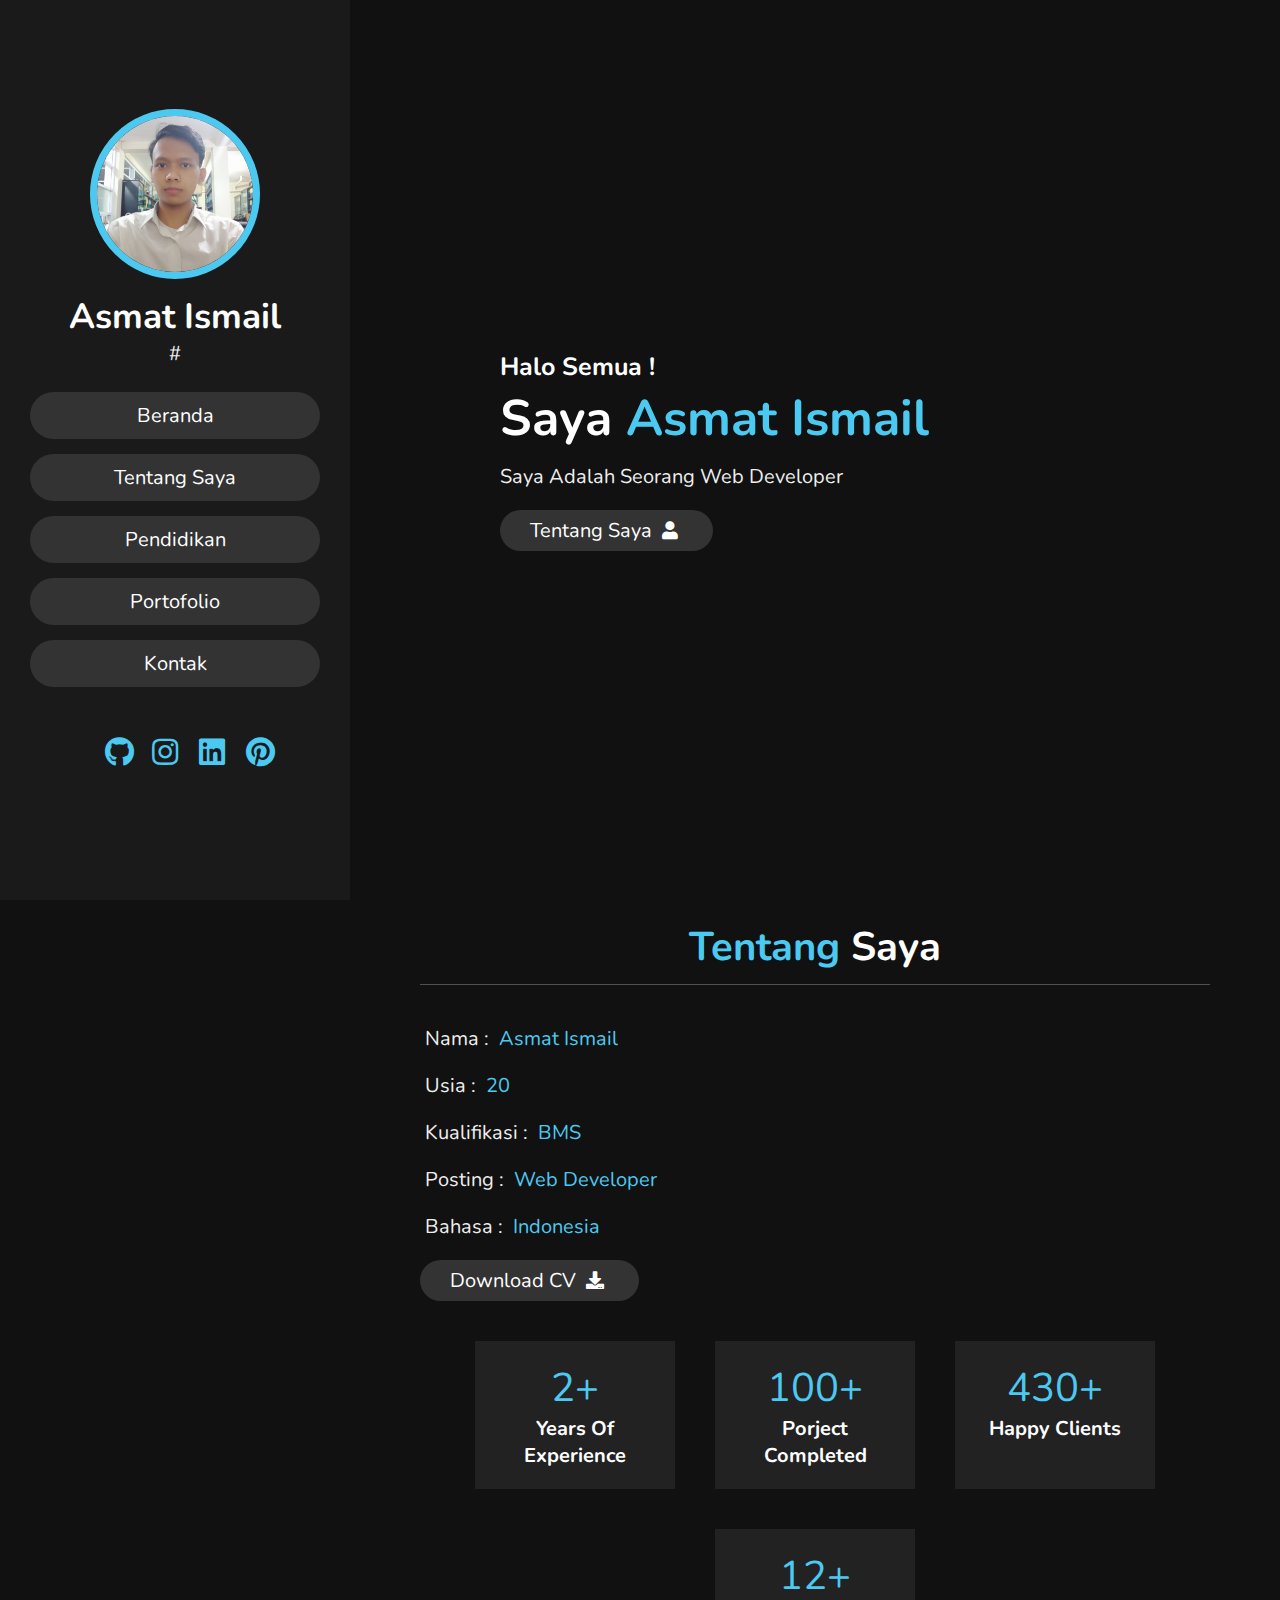
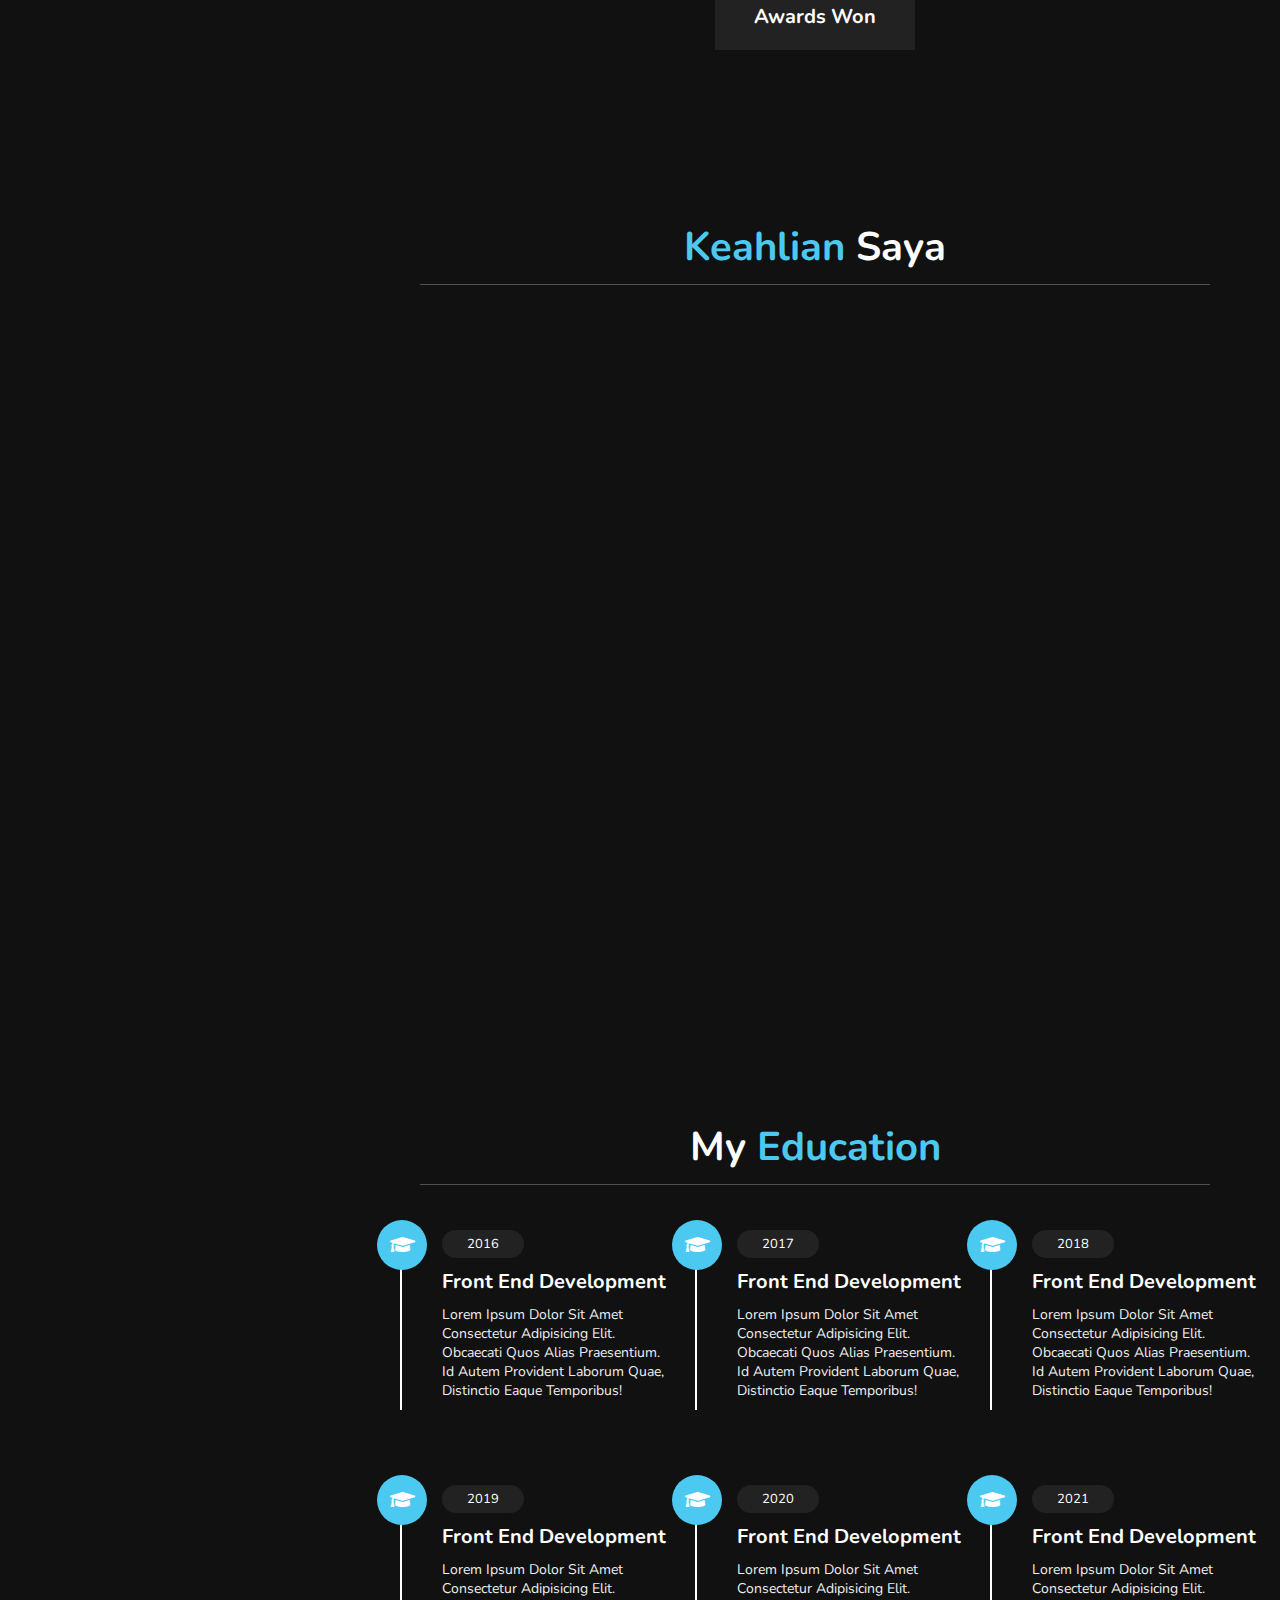
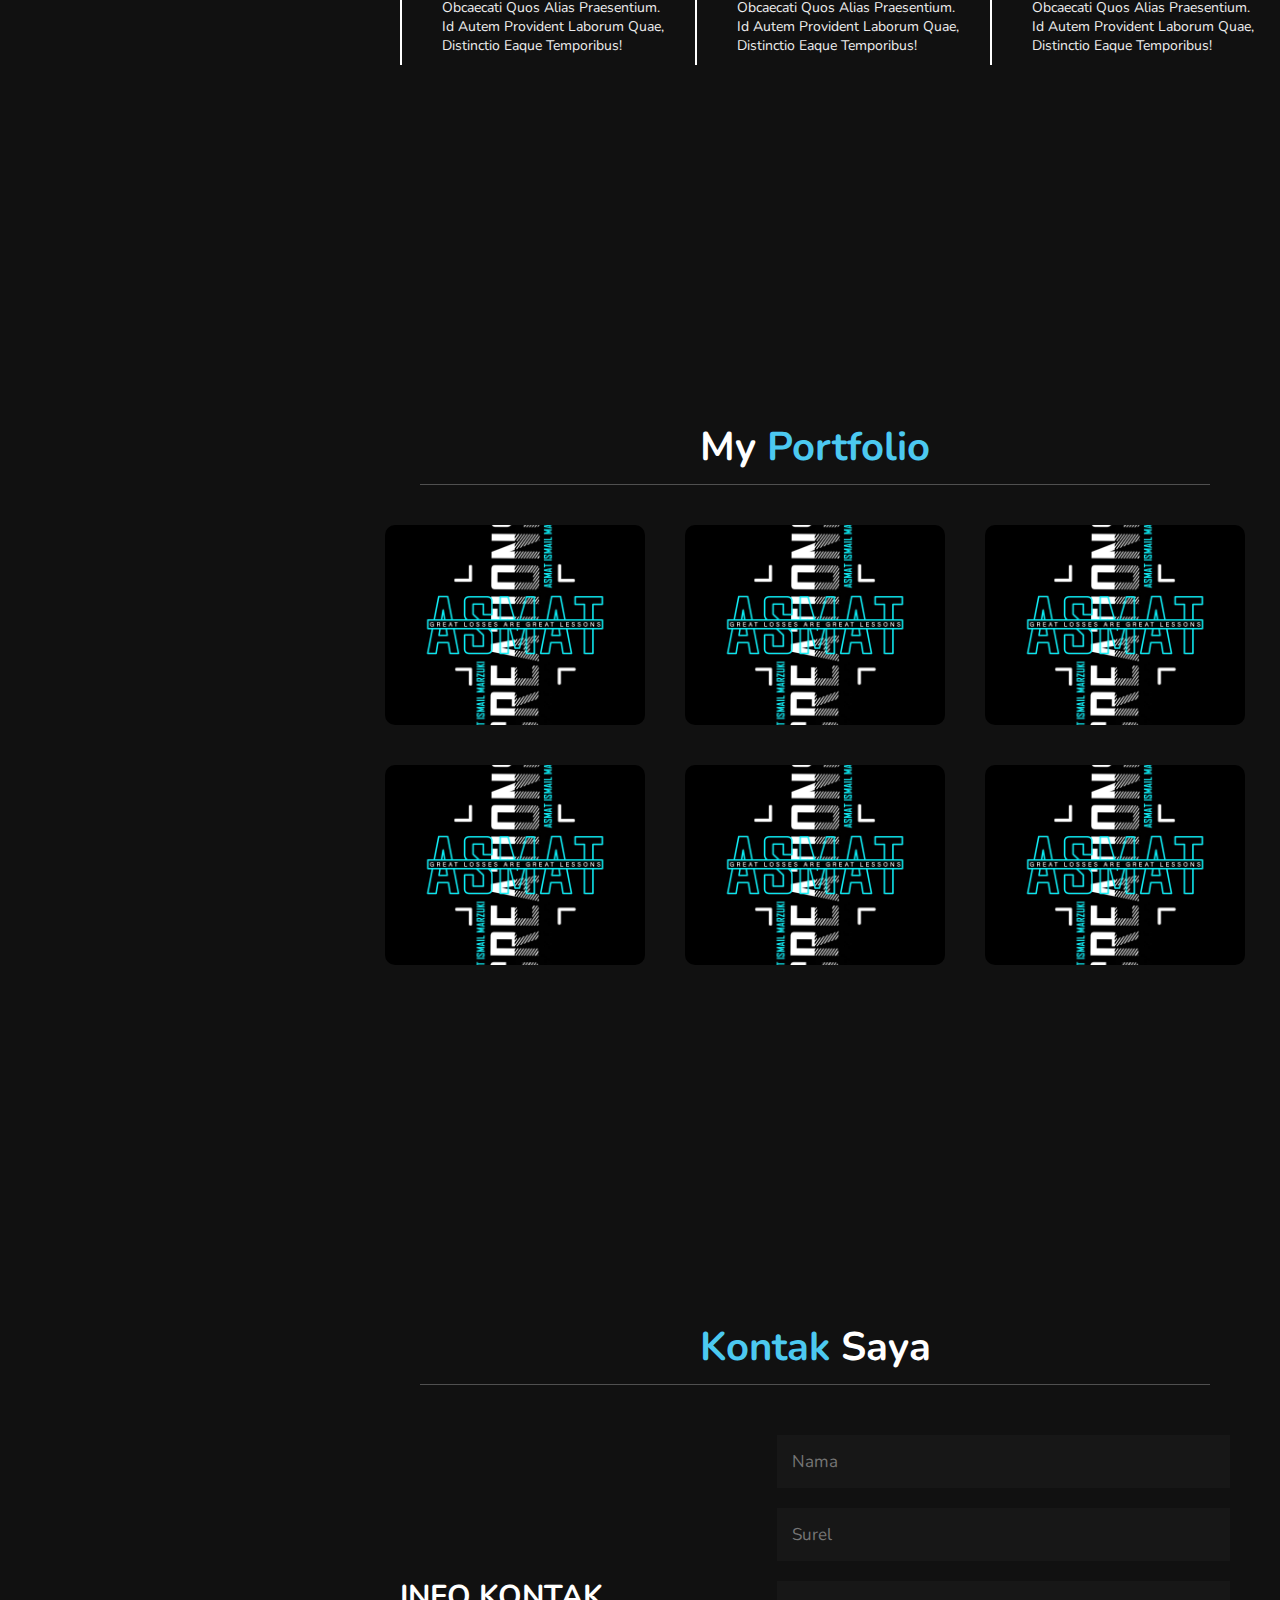
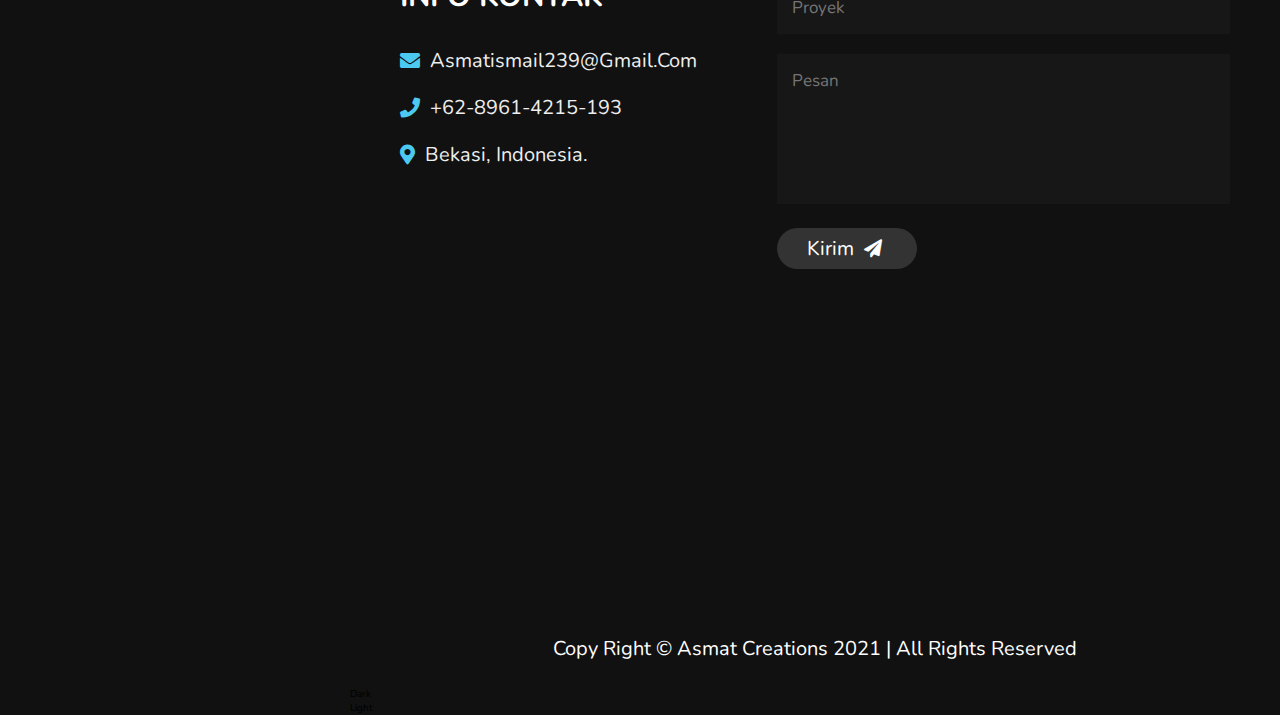
==== index.html @ 8f115270 "first commit" ====
<!DOCTYPE html>
<html lang="en">
<head>
    <meta charset="UTF-8">
    <meta name="viewport" content="width=device-width, initial-scale=1.0">
    <title>PORTFOLIO | Asmat Ismail</title>

    <link rel="icon" href="img/pp.jpeg">
    <!-- font awesome cdn link  -->
    <link rel="stylesheet" href="https://cdnjs.cloudflare.com/ajax/libs/font-awesome/5.15.2/css/all.min.css">

    <!-- custom css file link  -->
    <link rel="stylesheet" href="style.css">
    <style>
        .fab {
          padding: 20px;
          font-size: 30px;
          width: 30px;
          text-align: center;
          text-decoration: none;
          margin: 5px 2px;
          border-radius: 50%;
        }
        
        .fab:hover {
            opacity: 0.7;
        }
        
        .fab {
          color: #4cc9f0;
        }
    </style>

    

</head>
<body>
    
<!-- header section starts  -->

<header>

    <div class="user">
        <img src="img/foto.jpg" alt="">
        <h3 class="name">Asmat Ismail</h3>
        <p class="post">#</p>
    </div>

    <nav class="navbar">
        <ul>
            <li><a href="#home">Beranda</a></li>
            <li><a href="#about">Tentang Saya</a></li>
            <li><a href="#education">Pendidikan</a></li>
            <li><a href="#portfolio">Portofolio</a></li>
            <li><a href="#contact">Kontak</a></li>
            
        </ul>
        <div class="share">
            <a href="https://github.com/asmatismaill" class="fab fa-github"></a>
            <a href="#" class="fab fa-instagram"></a>
            <a href="#" class="fab fa-linkedin"></a>
            <a href="https://id.pinterest.com/AsmatCreations/" class="fab fa-pinterest"></a>
        </div>
    </nav>

</header>

<!-- header section ends -->

<div id="menu" class="fas fa-bars"></div>

<!-- home section starts  -->

<section class="home" id="home">

    <h3>Halo Semua !</h3>
    <h1>Saya <span>Asmat Ismail</span></h1>
    <p>Saya Adalah Seorang Web Developer
    </p>
    <a href="#about"><button class="btn">Tentang Saya <i class="fas fa-user"></i></button></a>
    
</section>

<!-- home section ends -->

<!-- about section starts  -->

<section class="about" id="about">

<h1 class="heading"> <span>Tentang</span> Saya </h1>

<div class="row">

    <div class="info">
        <h3> <span> Nama : </span> Asmat Ismail </h3>
        <h3> <span> Usia : </span> 20 </h3>
        <h3> <span> Kualifikasi : </span> BMS </h3>
        <h3> <span> Posting : </span> Web Developer </h3>
        <h3> <span> Bahasa : </span> Indonesia </h3>
        <a href="img/curriculum-vitae.jpg" download><button class="btn"> download CV <i class="fas fa-download"></i> </button></a>
        
    </div>

    <div class="counter">

        <div class="box">
            <span>2+</span>
            <h3>years of experience</h3>
        </div>

        <div class="box">
            <span>100+</span>
            <h3>porject completed</h3>
        </div>

        <div class="box">
            <span>430+</span>
            <h3>happy clients</h3>
        </div>

        <div class="box">
            <span>12+</span>
            <h3>awards won</h3>
        </div>

    </div>

</div>

</section>

<!-- about section ends -->

<!-- Skill section start -->
<section>
    <h1 class="heading"> <span>Keahlian</span> Saya </h1>
    
    
</section>
<!-- Skill sectiom ends -->

<!-- education section starts  -->

<section class="education" id="education">

<h1 class="heading"> my <span>education</span> </h1>

<div class="box-container">

    <div class="box">
        <i class="fas fa-graduation-cap"></i>
        <span>2016</span>
        <h3>front end development</h3>
        <p>Lorem ipsum dolor sit amet consectetur adipisicing elit. Obcaecati quos alias praesentium. Id autem provident laborum quae, distinctio eaque temporibus!</p>
    </div>

    <div class="box">
        <i class="fas fa-graduation-cap"></i>
        <span>2017</span>
        <h3>front end development</h3>
        <p>Lorem ipsum dolor sit amet consectetur adipisicing elit. Obcaecati quos alias praesentium. Id autem provident laborum quae, distinctio eaque temporibus!</p>
    </div>

    <div class="box">
        <i class="fas fa-graduation-cap"></i>
        <span>2018</span>
        <h3>front end development</h3>
        <p>Lorem ipsum dolor sit amet consectetur adipisicing elit. Obcaecati quos alias praesentium. Id autem provident laborum quae, distinctio eaque temporibus!</p>
    </div>

    <div class="box">
        <i class="fas fa-graduation-cap"></i>
        <span>2019</span>
        <h3>front end development</h3>
        <p>Lorem ipsum dolor sit amet consectetur adipisicing elit. Obcaecati quos alias praesentium. Id autem provident laborum quae, distinctio eaque temporibus!</p>
    </div>

    <div class="box">
        <i class="fas fa-graduation-cap"></i>
        <span>2020</span>
        <h3>front end development</h3>
        <p>Lorem ipsum dolor sit amet consectetur adipisicing elit. Obcaecati quos alias praesentium. Id autem provident laborum quae, distinctio eaque temporibus!</p>
    </div>

    <div class="box">
        <i class="fas fa-graduation-cap"></i>
        <span>2021</span>
        <h3>front end development</h3>
        <p>Lorem ipsum dolor sit amet consectetur adipisicing elit. Obcaecati quos alias praesentium. Id autem provident laborum quae, distinctio eaque temporibus!</p>
    </div>

</div>

</section>

<!-- education section ends -->

<!-- portfolio section starts  -->

<section class="portfolio" id="portfolio">

<h1 class="heading"> my <span>portfolio</span> </h1>

<div class="box-container">

    <div class="box">
        <img src="img/project.jpeg" alt="">
    </div>

    <div class="box">
        <img src="img/project.jpeg" alt="">
    </div>

    <div class="box">
        <img src="img/project.jpeg" alt="">
    </div>

    <div class="box">
        <img src="img/project.jpeg" alt="">
    </div>

    <div class="box">
        <img src="img/project.jpeg" alt="">
    </div>

    <div class="box">
        <img src="img/project.jpeg" alt="">
    </div>

</div>

</section>

<!-- portfolio section ends -->

<!-- contact section starts  -->

<section class="contact" id="contact">

<h1 class="heading"> <span>Kontak</span> Saya </h1>

<div class="row">

    <div class="content">

        <h3 class="title">Info Kontak</h3>

        <div class="info">
            <h3> <i class="fas fa-envelope"></i> asmatismail239@gmail.com </h3>
            <h3> <i class="fas fa-phone"></i> +62-8961-4215-193 </h3>
            <h3> <i class="fas fa-map-marker-alt"></i> Bekasi, Indonesia. </h3>
        </div>

    </div>

    <form action="">

        <input type="text" placeholder="Nama" class="box">
        <input type="email" placeholder="Surel" class="box">
        <input type="text" placeholder="Proyek" class="box">
        <textarea name="" id="" cols="30" rows="10" class="box message" placeholder="Pesan"></textarea>
        <button type="submit" class="btn"> Kirim <i class="fas fa-paper-plane"></i> </button>

    </form>

</div>

</section>

<!-- contact section ends -->


<!-- scroll top button  -->

<a href="#home" class="top">
    <img src="images/scroll-top-img.png" alt="">
</a>

<div class="credits"> Copy Right <span>© Asmat Creations 2021</span> | All Rights Reserved </div>

<div id="theme">
    <div onclick="setDarkMode(true)" id="darkBtn" class="">  <span>Dark</span></div>
  <div onclick="setDarkMode(false)" id="lightBtn" class="is-hidden"> <span>Light</span> </div>
</div>












<!-- jquery cdn link  -->
<script src="https://cdnjs.cloudflare.com/ajax/libs/jquery/3.6.0/jquery.min.js"></script>

<!-- custom js file link  -->
<script src="script.js">
    function setDarkMode(isDark) {
        var darkBtn = document.getElementById('darkBtn')
        var lightBtn = document.getElementById('lightBtn')

        if(isDark) {
            lightBtn.style.display = "block"
            darkBtn.style.display = "none"
        } else {
            lightBtn.style.display = "none"
            darkBtn.style.display = "block"
        }

        document.body.classList.toggle("darkmode");
    }
</script>


</body>
</html>
---- style.css ----
@import url('https://fonts.googleapis.com/css2?family=Nunito:wght@200;300;400;600&display=swap');

:root{
    --yellow:#4cc9f0;
}

*{
    font-family: 'Nunito', sans-serif;
    margin:0; padding:0;
    box-sizing: border-box;
    text-decoration: none;
    outline: none; border:none;
    text-transform: capitalize;
    transition: all .2s linear;
}

*::selection{
    background:var(--yellow);
    color:#333;
}

html{
    font-size: 62.5%;
    overflow-x: hidden;
}

html::-webkit-scrollbar{
    width:1.4rem;
}

html::-webkit-scrollbar-track{
    background:#222;
}

html::-webkit-scrollbar-thumb{
    background:var(--yellow);
}

body{
    background:#111;
    overflow-x: hidden;
    padding-left: 35rem;
}

section{
    min-height: 100vh;
    padding:1rem;
}

.btn{
    padding:.7rem 3rem;
    background:#333;
    color:#fff;
    cursor: pointer;
    margin-top: 1rem;
    font-size: 2rem;
    border-radius: 5rem;
}

.btn i{
    padding:0 .5rem;
    font-size: 1.8rem;
}

.btn:hover{
    background:var(--yellow);
}

.heading{
    text-align: center;
    margin:0 6rem;
    font-size: 4rem;
    padding:1rem;
    border-bottom: .1rem solid #fff4;
    color:#fff;
}

.heading span{
    color:var(--yellow);
}

header{
    position: fixed;
    top:0; left:0;
    z-index: 1000;
    height:100%;
    width:35rem;
    background:#1a1a1a;
    display: flex;
    align-items: center;
    justify-content: center;
    flex-flow: column;
    text-align: center;
}

header .user img{
    height:17rem;
    width:17rem;
    border-radius: 50%;
    object-fit: cover;
    margin-bottom: 1rem;
    border:.7rem solid var(--yellow);
}

header .user .name{
    font-size: 3.5rem;
    color:#fff;
}

header .user .post{
    font-size: 2rem;
    color:#eee;
}

header .navbar{
    width:100%;
}

header .navbar ul{
    list-style: none;
    padding:1rem 3rem;
}


header .navbar ul li a{
    display: block;
    padding:1rem;
    margin:1.5rem 0;
    background:#333;
    color:#fff;
    font-size: 2rem;
    border-radius: 5rem;
}

header .navbar ul li a:hover{
    background:var(--yellow);
}

#menu{
    position: fixed;
    top:2rem; right:2rem;
    background:#333;
    color:#fff;
    cursor: pointer;
    font-size: 2.5rem;
    padding:1rem 1.5rem;
    z-index: 1000;
    display: none;
}

.home{
    display: flex;
    justify-content: center;
    flex-flow: column;
    padding:0 15rem;
}

.home h3{
    font-size: 2.5rem;
    color:#fff;
}

.home h1{
    font-size:5rem;
    color:#fff;
}

.home h1 span{
    color:var(--yellow);
}

.home p{
    font-size:2rem;
    color:#eee;
    padding: 1rem 0;
}

.about .row{
    display: flex;
    align-items: center;
    justify-content: center;
    flex-wrap: wrap;
    padding:1rem 0;
}

.about .row .info{
    flex:1 1 48rem;
    padding:2rem 1rem;
    padding-left: 6rem;
}

.about .row .info h3{
    font-size: 2rem;
    color:var(--yellow);
    padding:1rem 0;
    font-weight: normal;
}

.about .row .info h3 span{
    color:#eee;
    padding:0 .5rem;
}

.about .row .counter{
    flex:1 1 48rem;
    display: flex;
    justify-content: center;
    flex-wrap: wrap;
}

.about .row .counter .box{
    width:20rem;
    background:#222;
    text-align: center;
    padding: 2rem;
    margin:2rem;
}

.about .row .counter .box span{
    font-size: 4rem;
    color:var(--yellow);
}

.about .row .counter .box h3{
    font-size: 2rem;
    color:#fff;
}

.education .box-container{
    display: flex;
    align-items: center;
    justify-content: space-between;
    flex-wrap: wrap;
    padding:1rem 0;
    padding-left: 3rem;
}

.education .box-container .box{
    width:27rem;
    margin:4rem 1rem;
    padding-left: 4rem;
    border-left: .2rem solid #fff;
    position: relative;
}

.education .box-container .box span{
    font-size: 1.3rem;
    background:#222;
    color:#fff;
    border-radius: 5rem;
    padding:.5rem 2.5rem;
}

.education .box-container .box h3{
    font-size: 2rem;
    color:#fff;
    padding-top: 1.5rem;
}

.education .box-container .box p{
    font-size: 1.4rem;
    color:#eee;
    padding: 1rem 0;
}

.education .box-container .box i{
    position: absolute;
    top:-1.5rem; left:-2.5rem;
    height:5rem;
    width: 5rem;
    border-radius: 50%;
    line-height: 5rem;
    text-align: center;
    font-size: 2rem;
    color:#fff;
    background:var(--yellow);
}

.portfolio .box-container{
    display: flex;
    align-items: center;
    justify-content: center;
    flex-wrap: wrap;
    padding:2rem 0;
}

.portfolio .box-container .box{
    height: 20rem;
    width:26rem;
    border-radius: 1rem;
    margin:2rem;
    overflow: hidden;
    cursor: pointer;
}

.portfolio .box-container .box img{
    height:100%;
    width:100%;
    object-fit: cover;
}

.portfolio .box-container .box:hover img{
    transform: scale(1.2);
}

.contact .row{
    display: flex;
    align-items: center;
    justify-content: center;
    flex-wrap: wrap;
}

.contact .row .content{
    flex:1 1 30rem;
    padding:4rem;
    padding-bottom: 0;
}

.contact .row form{
    flex:1 1 45rem;
    padding:2rem;
    margin:2rem;
    margin-bottom: 4rem;
}

.contact .row form .box{
    padding:1.5rem;
    margin:1rem 0;
    background:#3333;
    color:#fff;
    text-transform: none;
    font-size: 1.7rem;
    width:100%;
}

.contact .row form .box::placeholder{
    text-transform: capitalize;
}

.contact .row form .message{
    height: 15rem;
    resize: none;
}

.contact .row .content .title{
    text-transform: uppercase;
    color:#fff;
    font-size: 3rem;
    padding-bottom: 2rem;
}

.contact .row .content .info h3{
    display: flex;
    align-items: center;
    font-size: 2rem;
    color:#eee;
    padding:1rem 0;
    font-weight: normal;
}

.contact .row .content .info h3 i{
    padding-right: 1rem;
    color:var(--yellow);
}

.top{
    position: fixed;
    bottom:7.5rem; right: 2rem;
    z-index: 100;
    display: none;
}



















/* media queries  */

@media (max-width:1200px){

    html{
        font-size: 55%;
    }

    .home{
        padding:1rem 4rem;
    }

}

@media (max-width:991px){

   header{
       left:-120%;
   }

   #menu{
       display: block;
   }

   header.toggle{
    left:0%;
   }

   body{
       padding:0;
   }

}

@media (max-width:768px){

    html{
        font-size: 50%;
    }
 
 }

@media (max-width:400px){

    header{
        width: 100vw;
    }

    .heading{
        margin:0 3rem;
    }

    .about .row .counter .box{
        width: 100%;
    }
 
    .education .box-container .box{
        width:100%;
    }

    .portfolio .box-container .box{
        width:100%;
    }

    .contact .row form{
        margin:3rem 0;
    }

 }

 .credits{
    font-size: 2rem;
    text-align: center;
    padding:2.5rem 1rem;
    margin-top: 1rem;
    border-top: white;
    color:white;}
    
    body.darkmode {
        background: rgb(57, 57, 57);
        color: rgb(227, 227, 227);
}
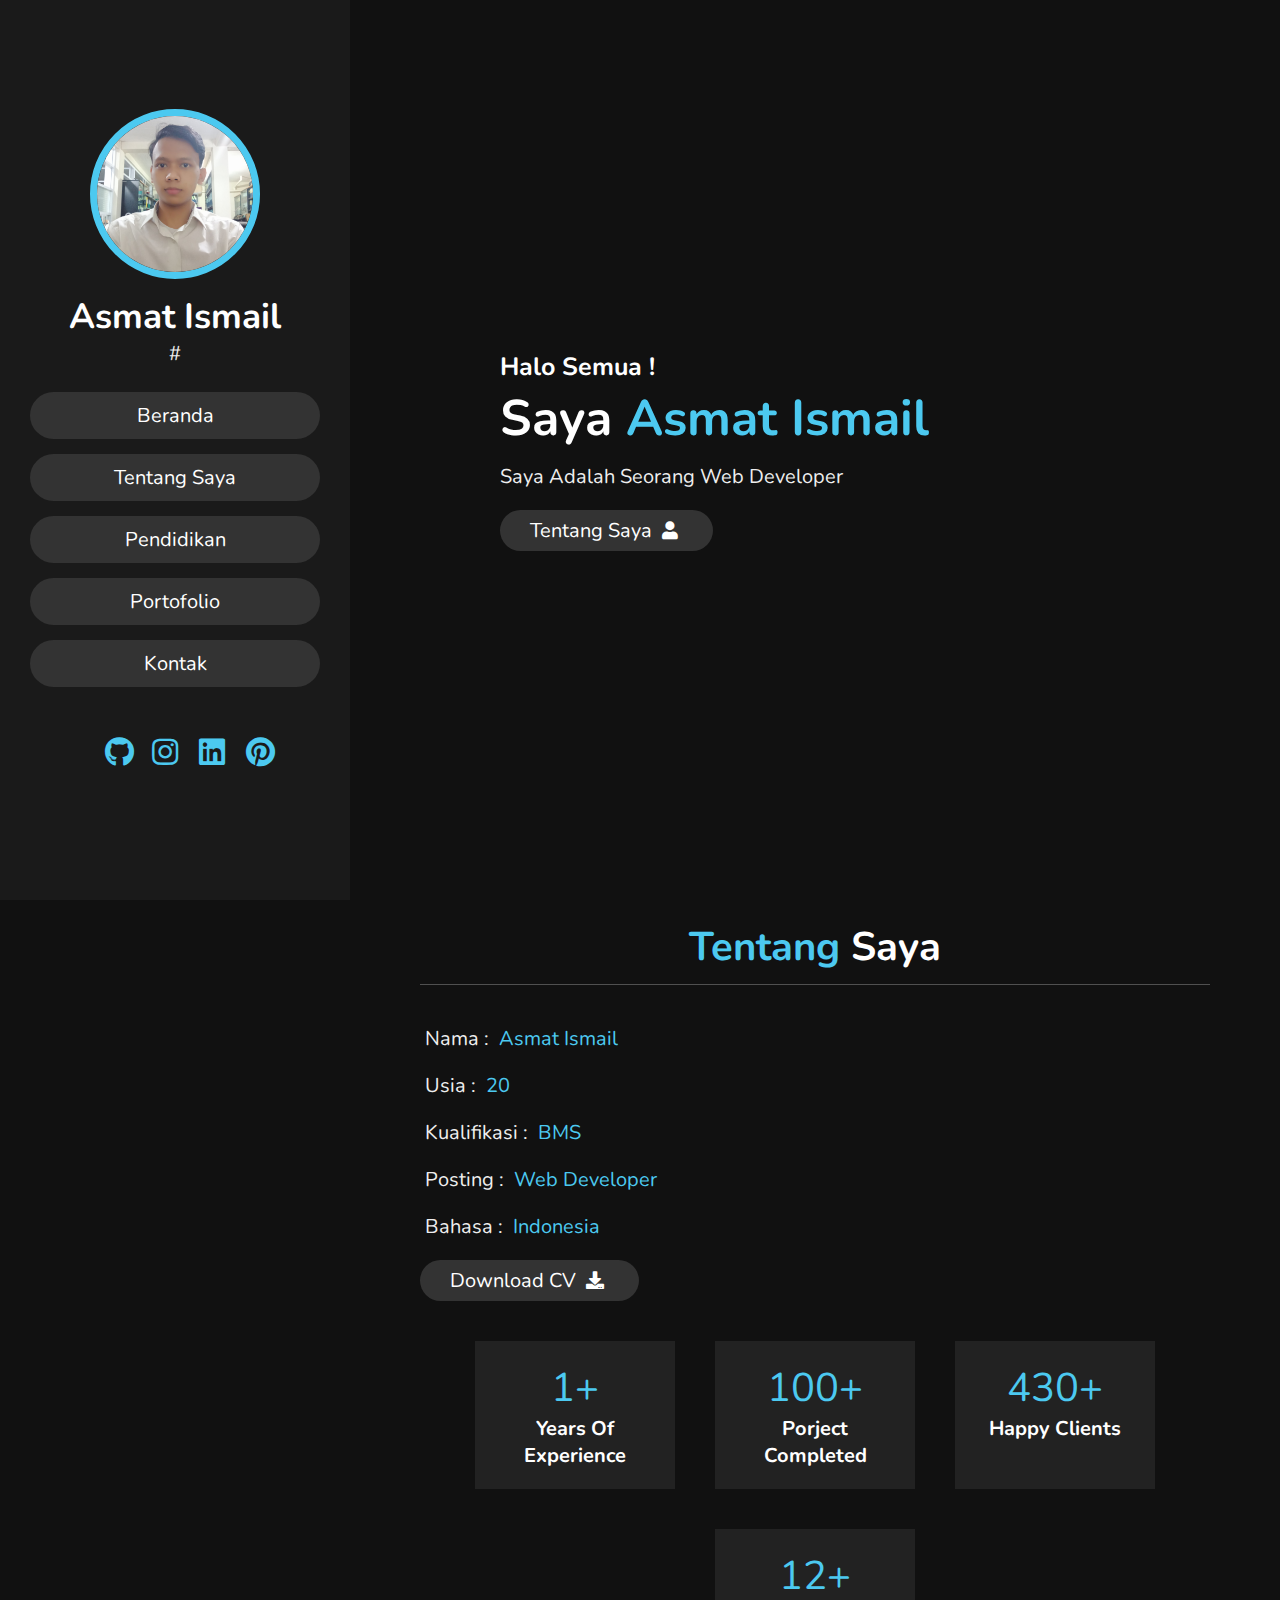
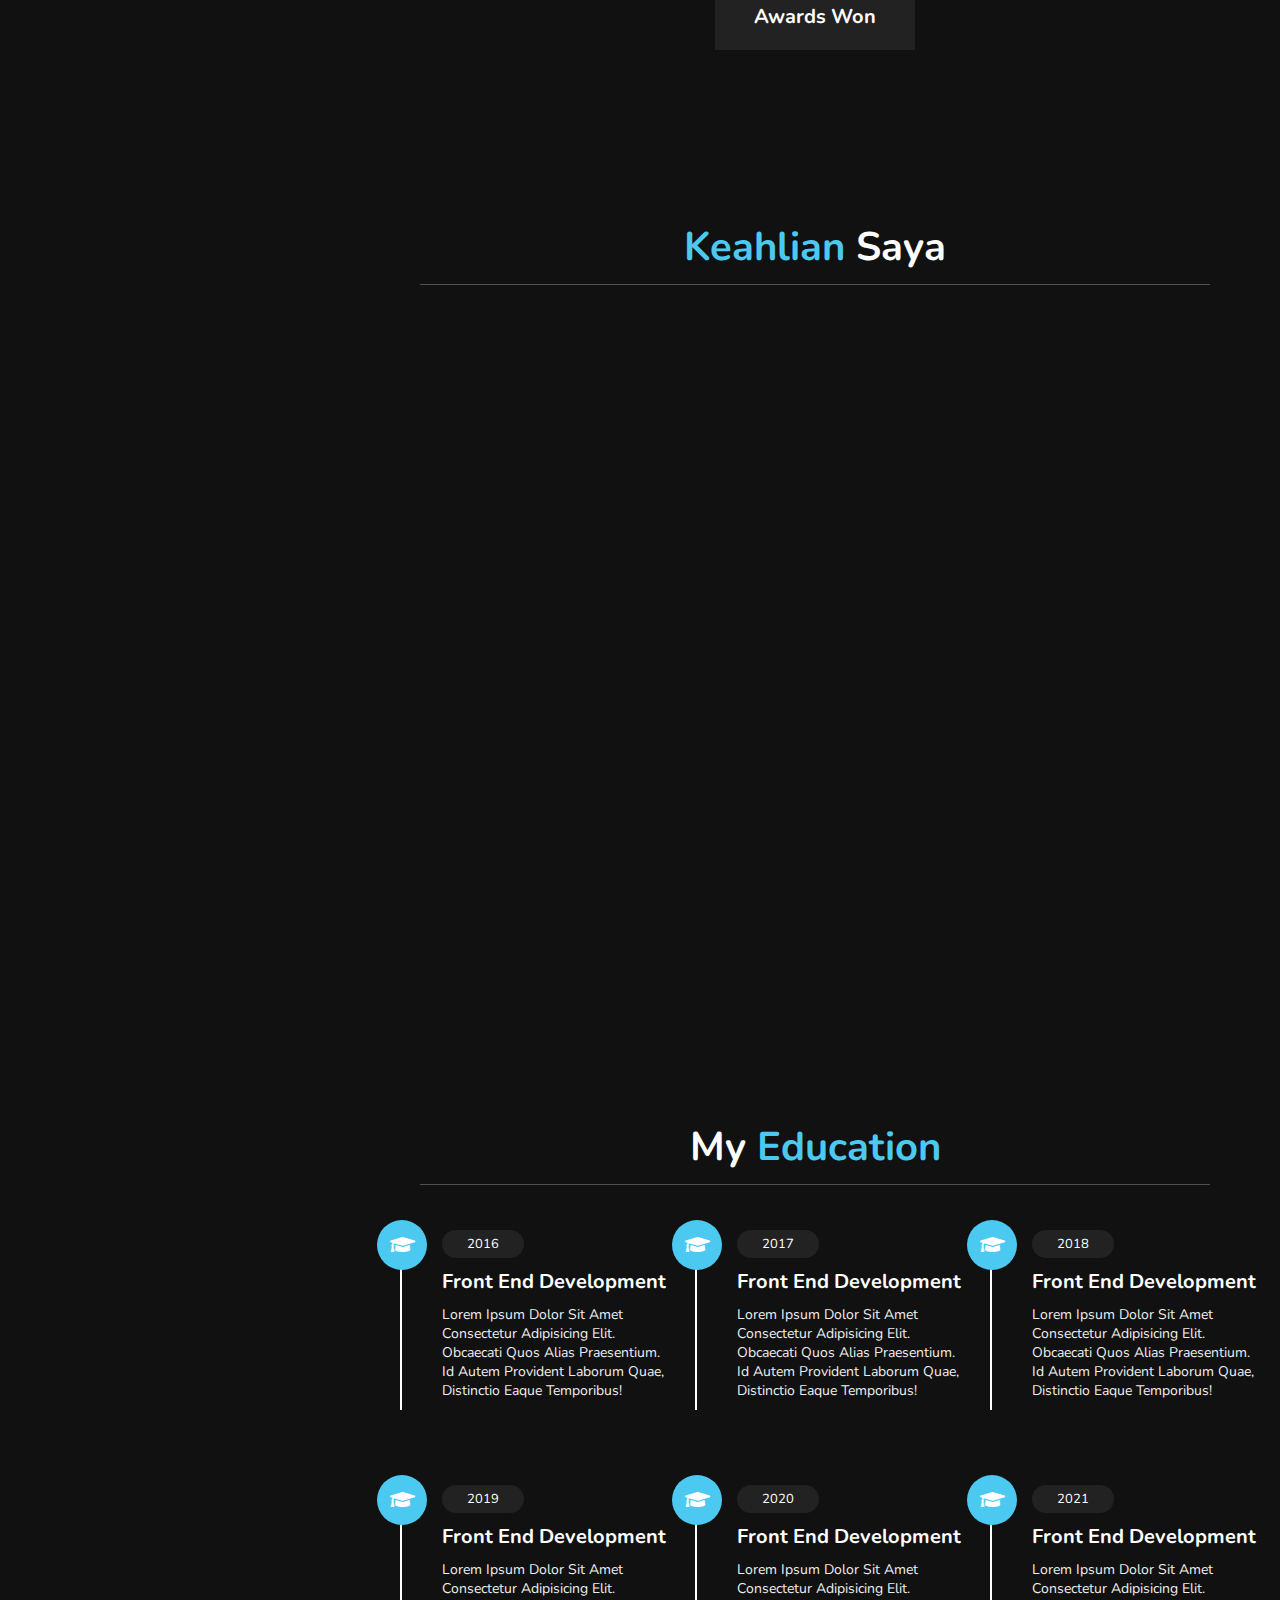
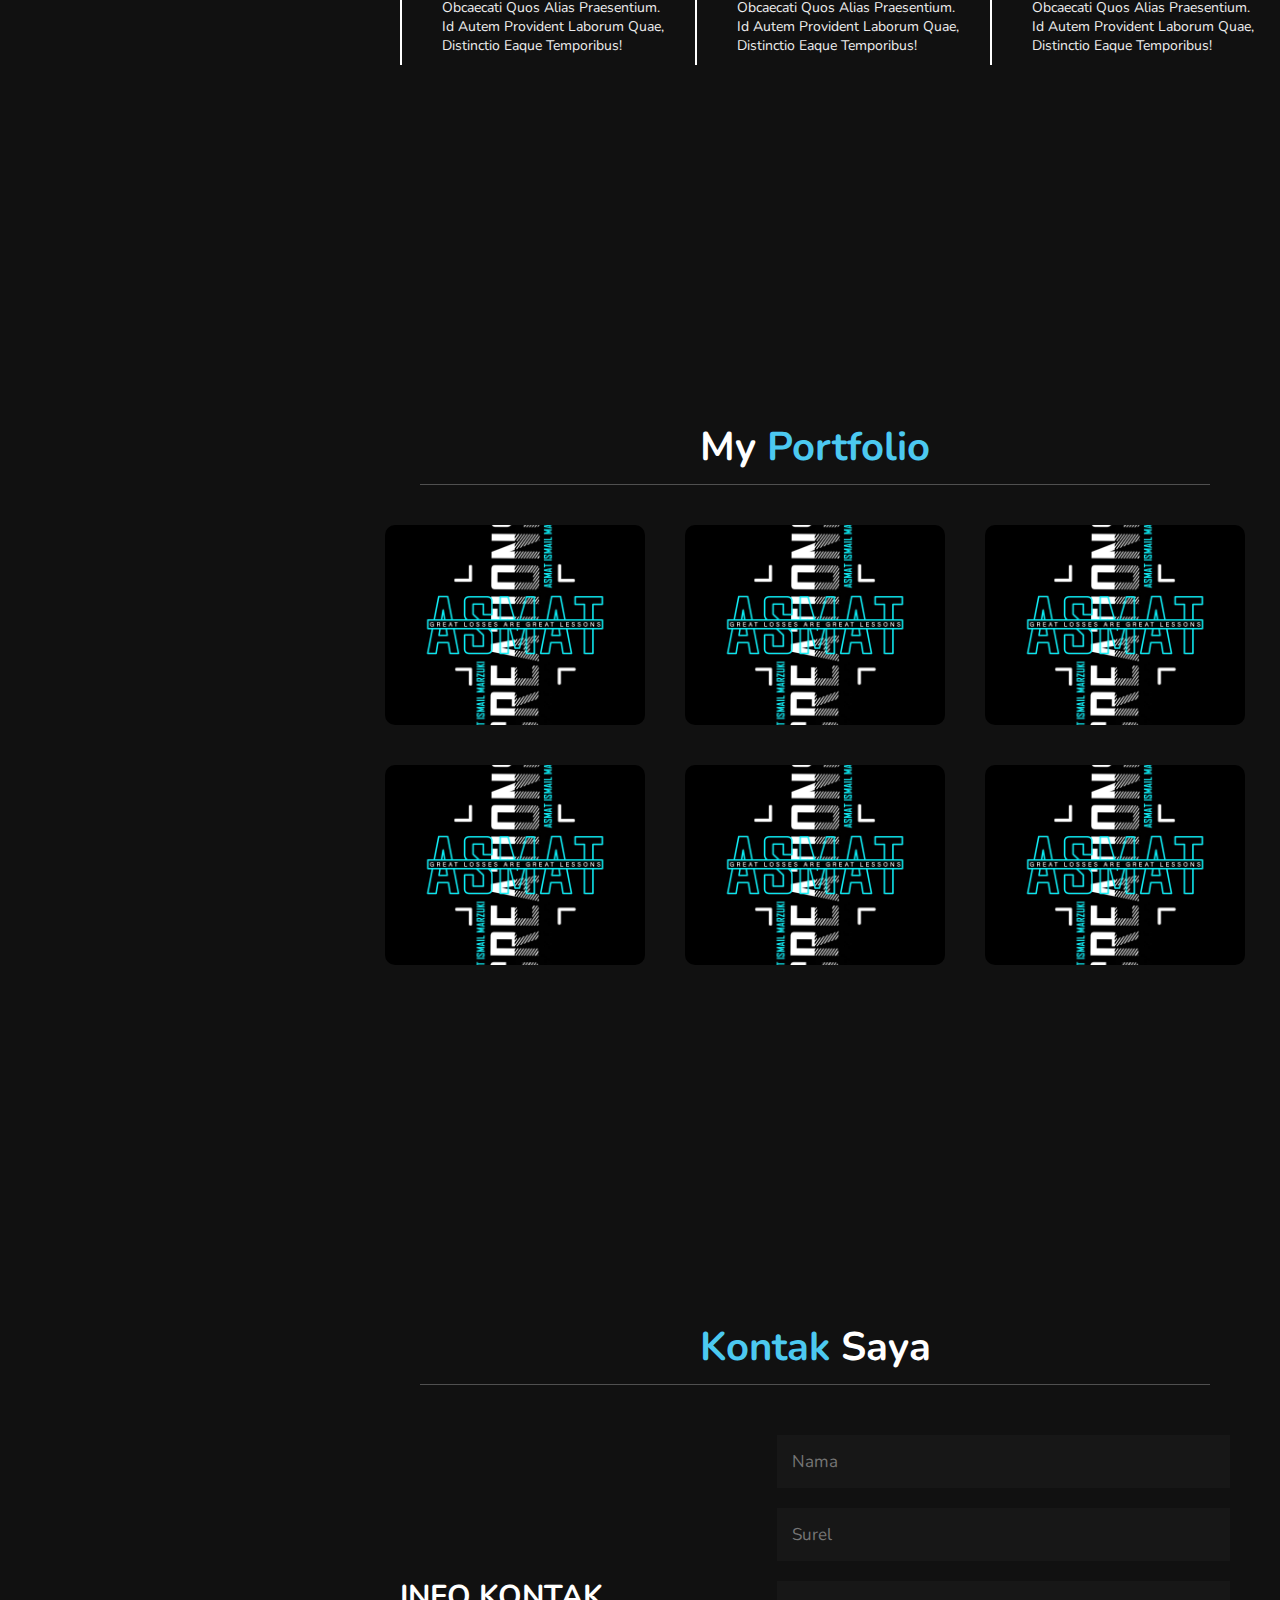
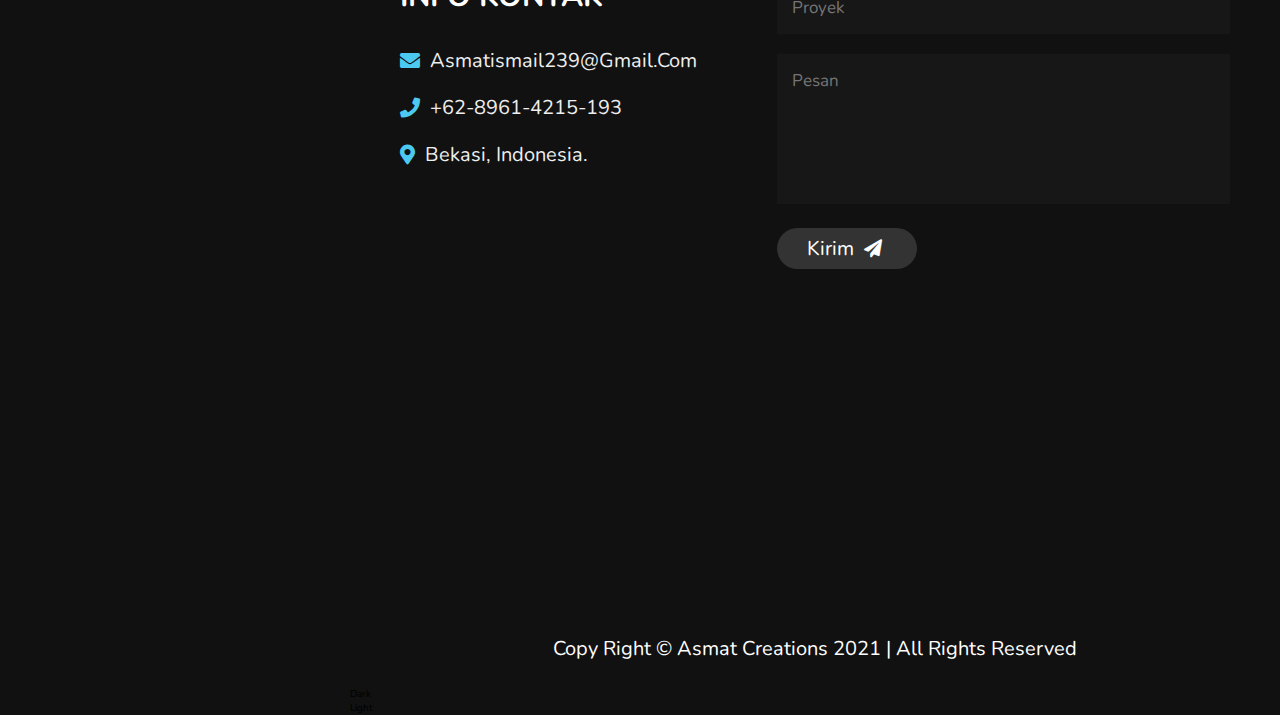
==== commit afd442f2: "Update index.html" ====
--- a/index.html
+++ b/index.html
@@ -104,7 +104,7 @@
     <div class="counter">
 
         <div class="box">
-            <span>2+</span>
+            <span>1+</span>
             <h3>years of experience</h3>
         </div>
 
@@ -317,4 +317,4 @@
 
 
 </body>
-</html>+</html>
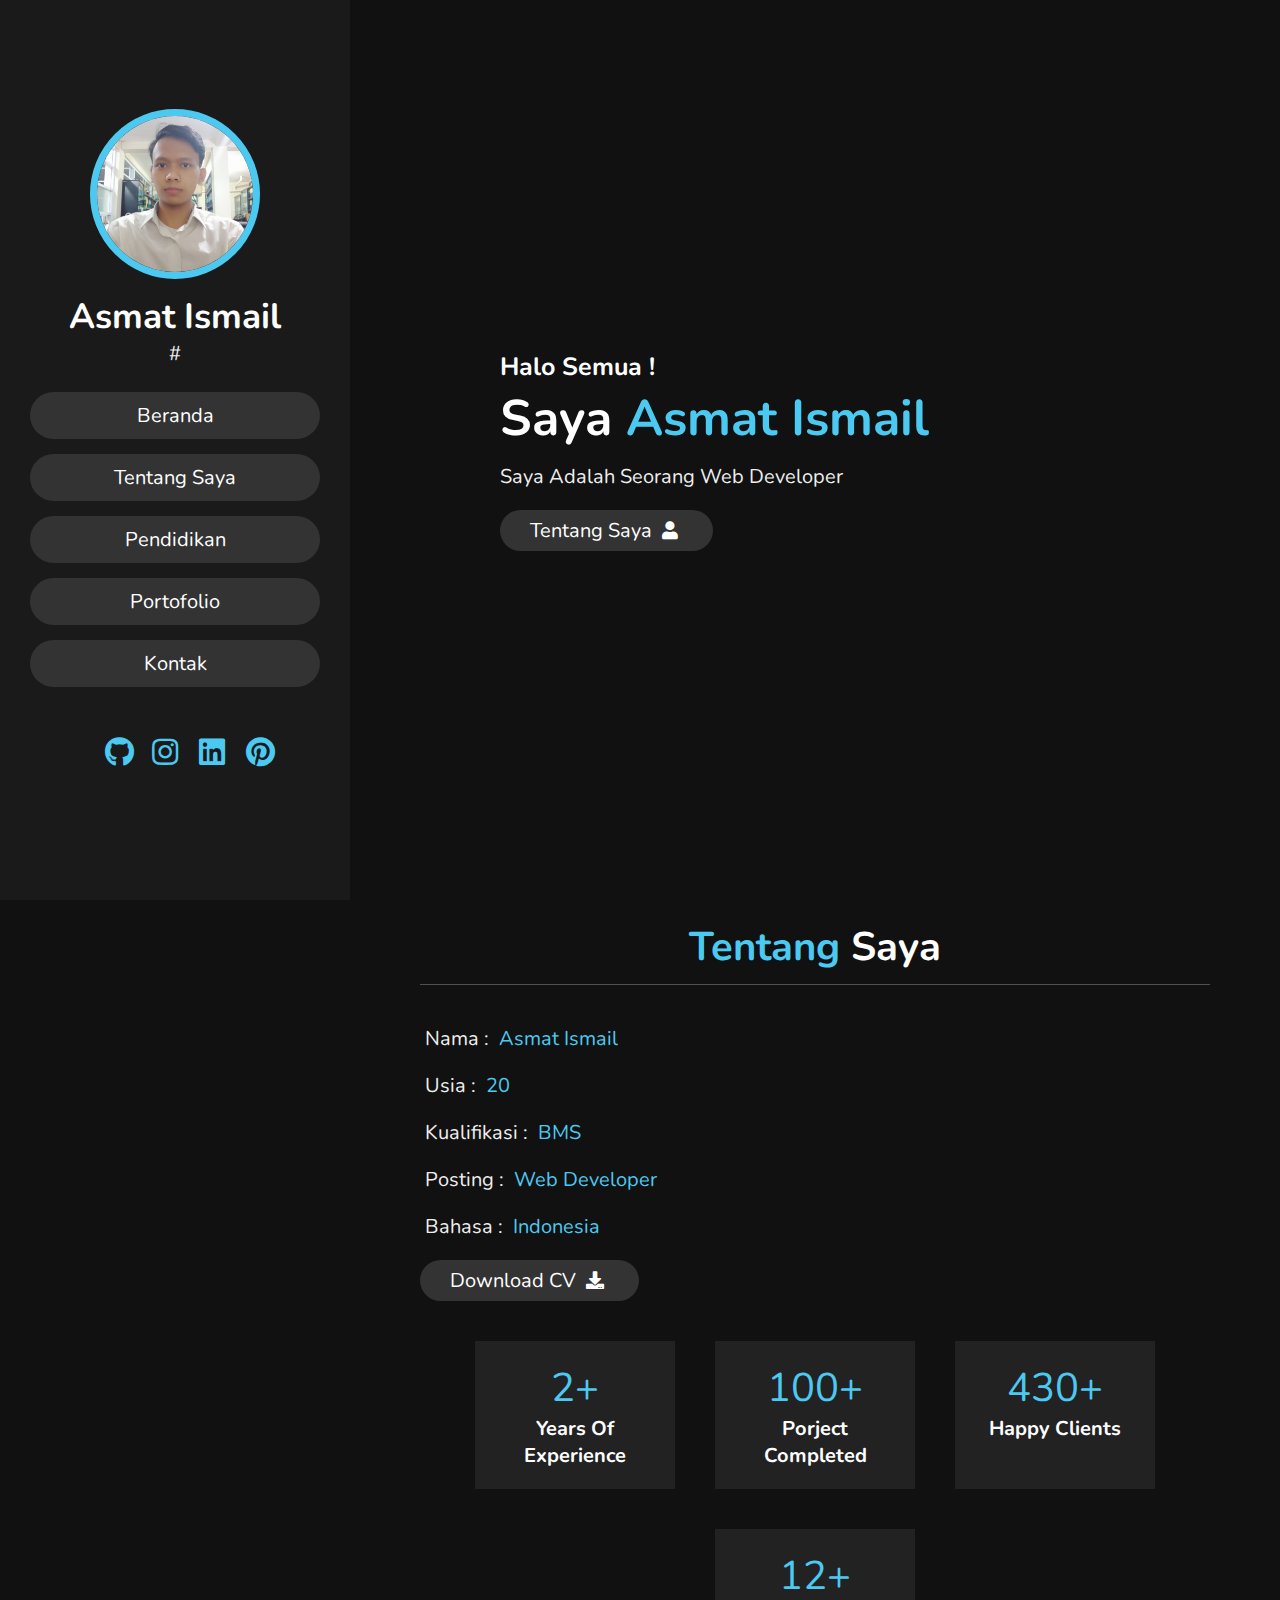
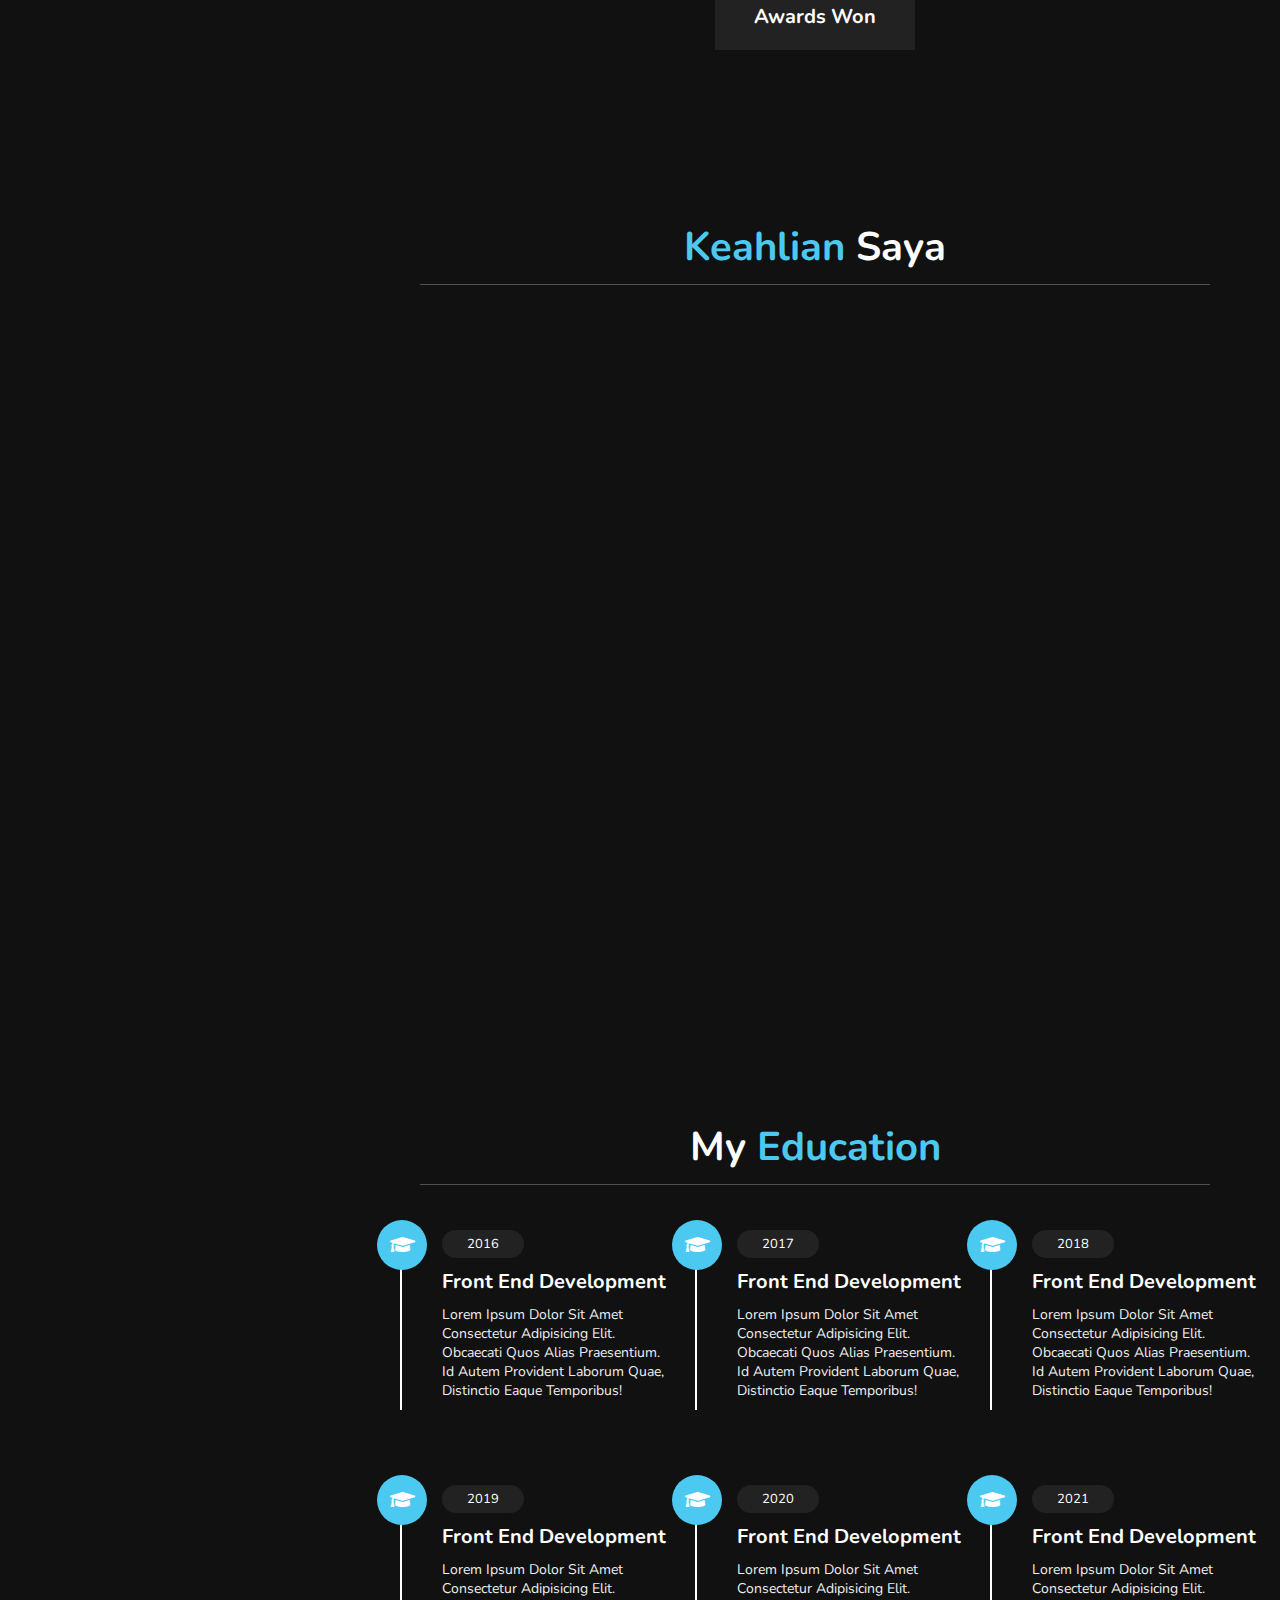
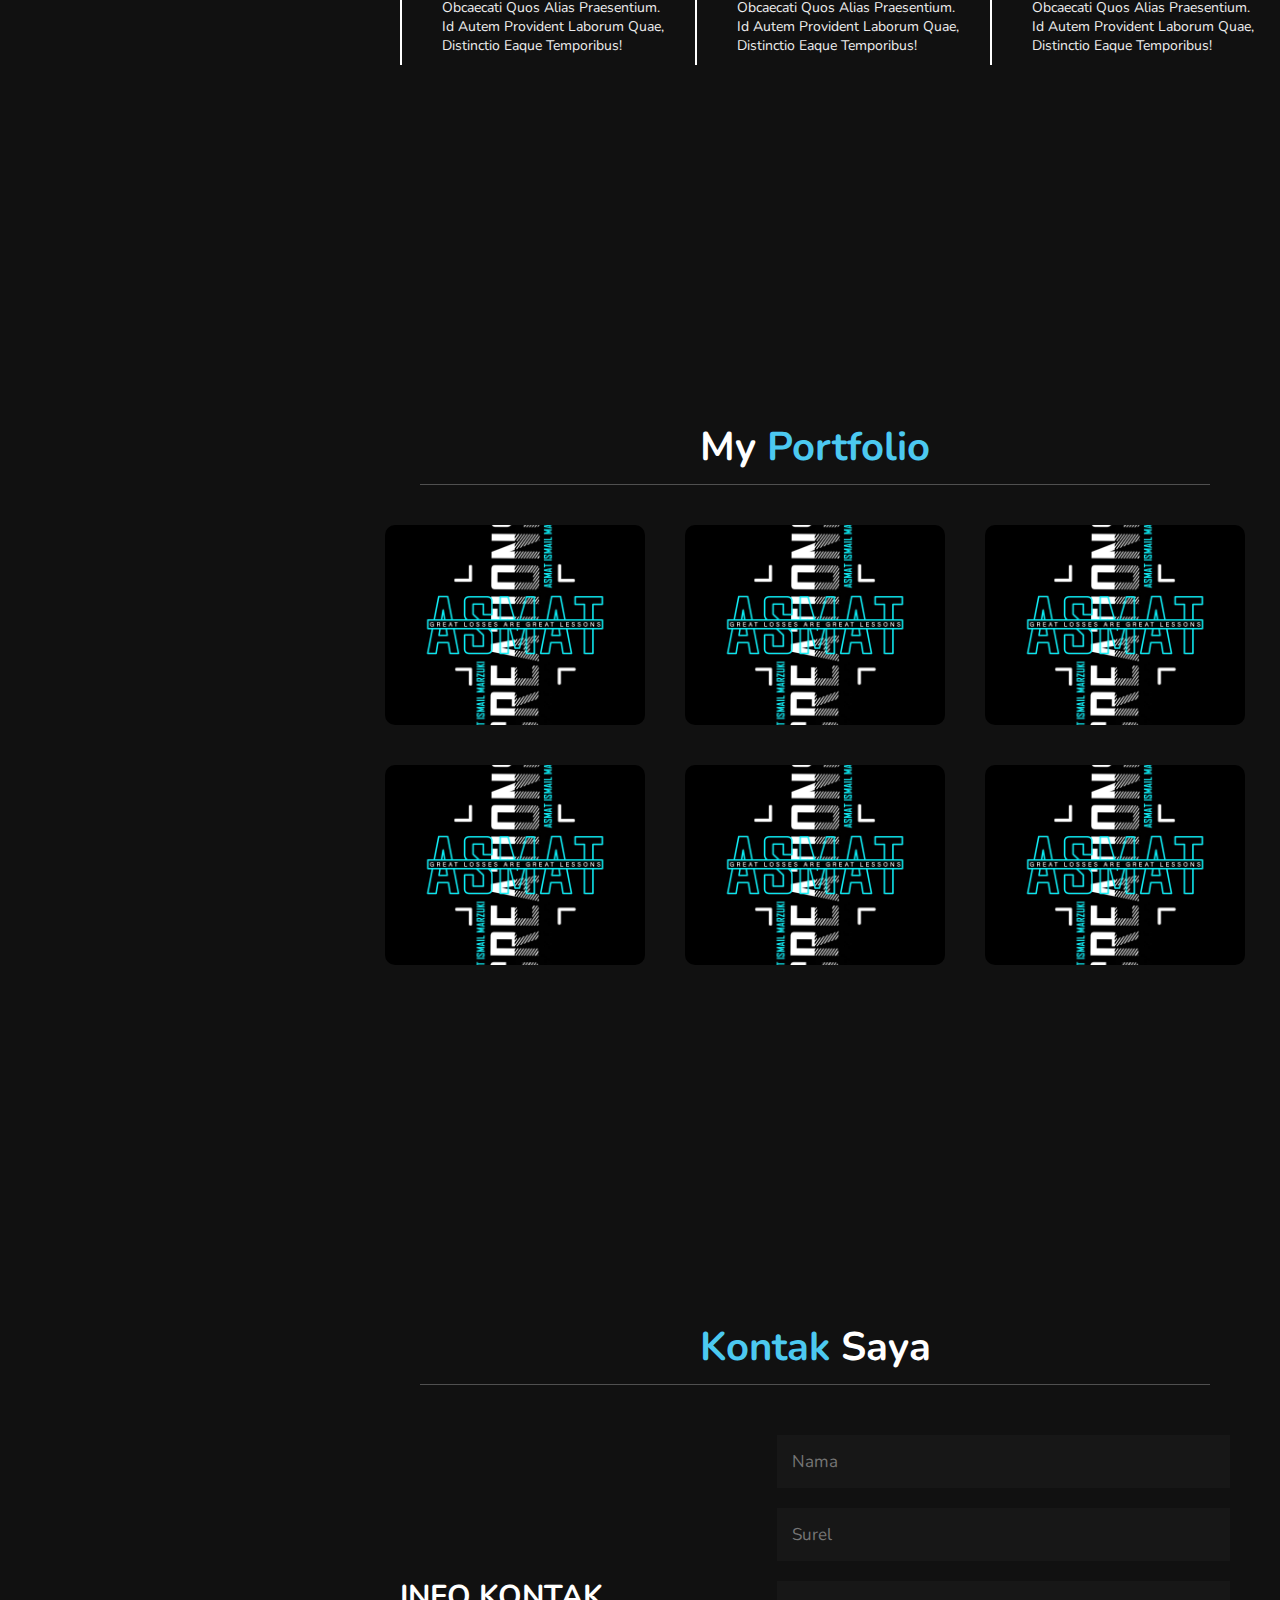
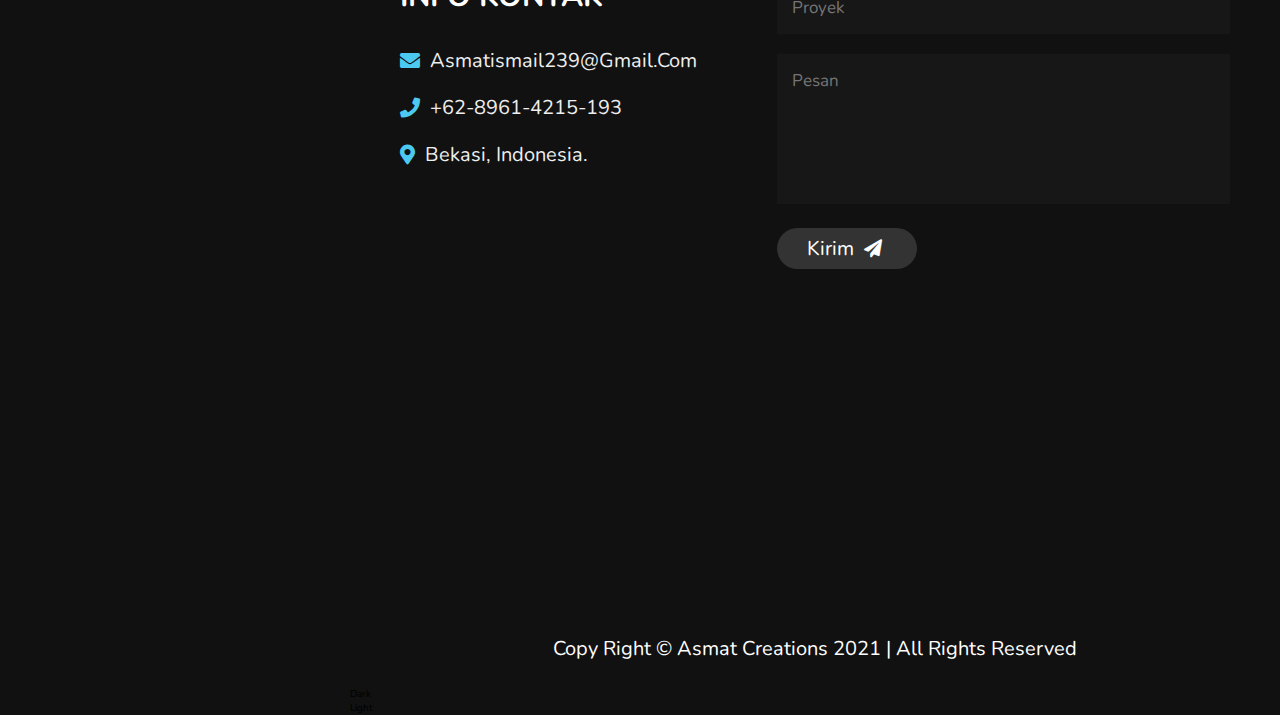
==== commit 067e95a1: "Update index.html" ====
--- a/index.html
+++ b/index.html
@@ -104,7 +104,7 @@
     <div class="counter">
 
         <div class="box">
-            <span>1+</span>
+            <span>2+</span>
             <h3>years of experience</h3>
         </div>
 
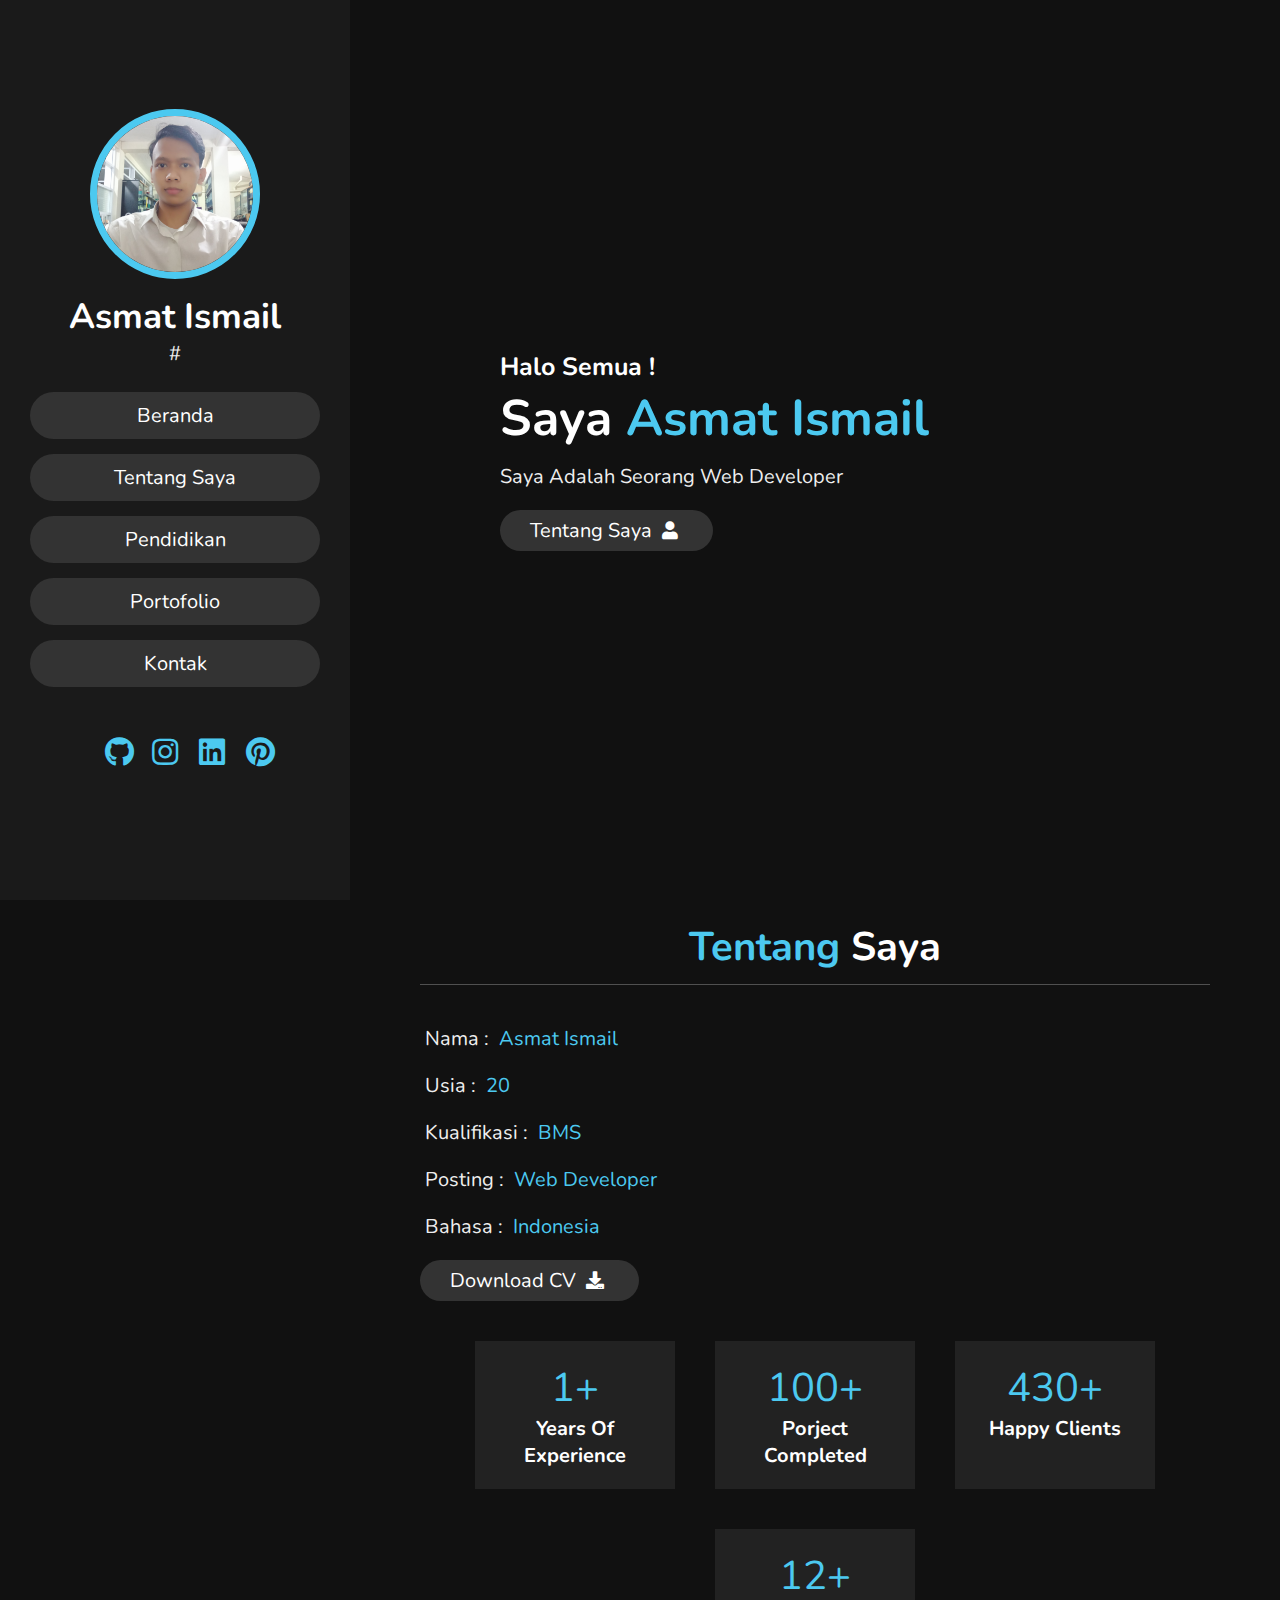
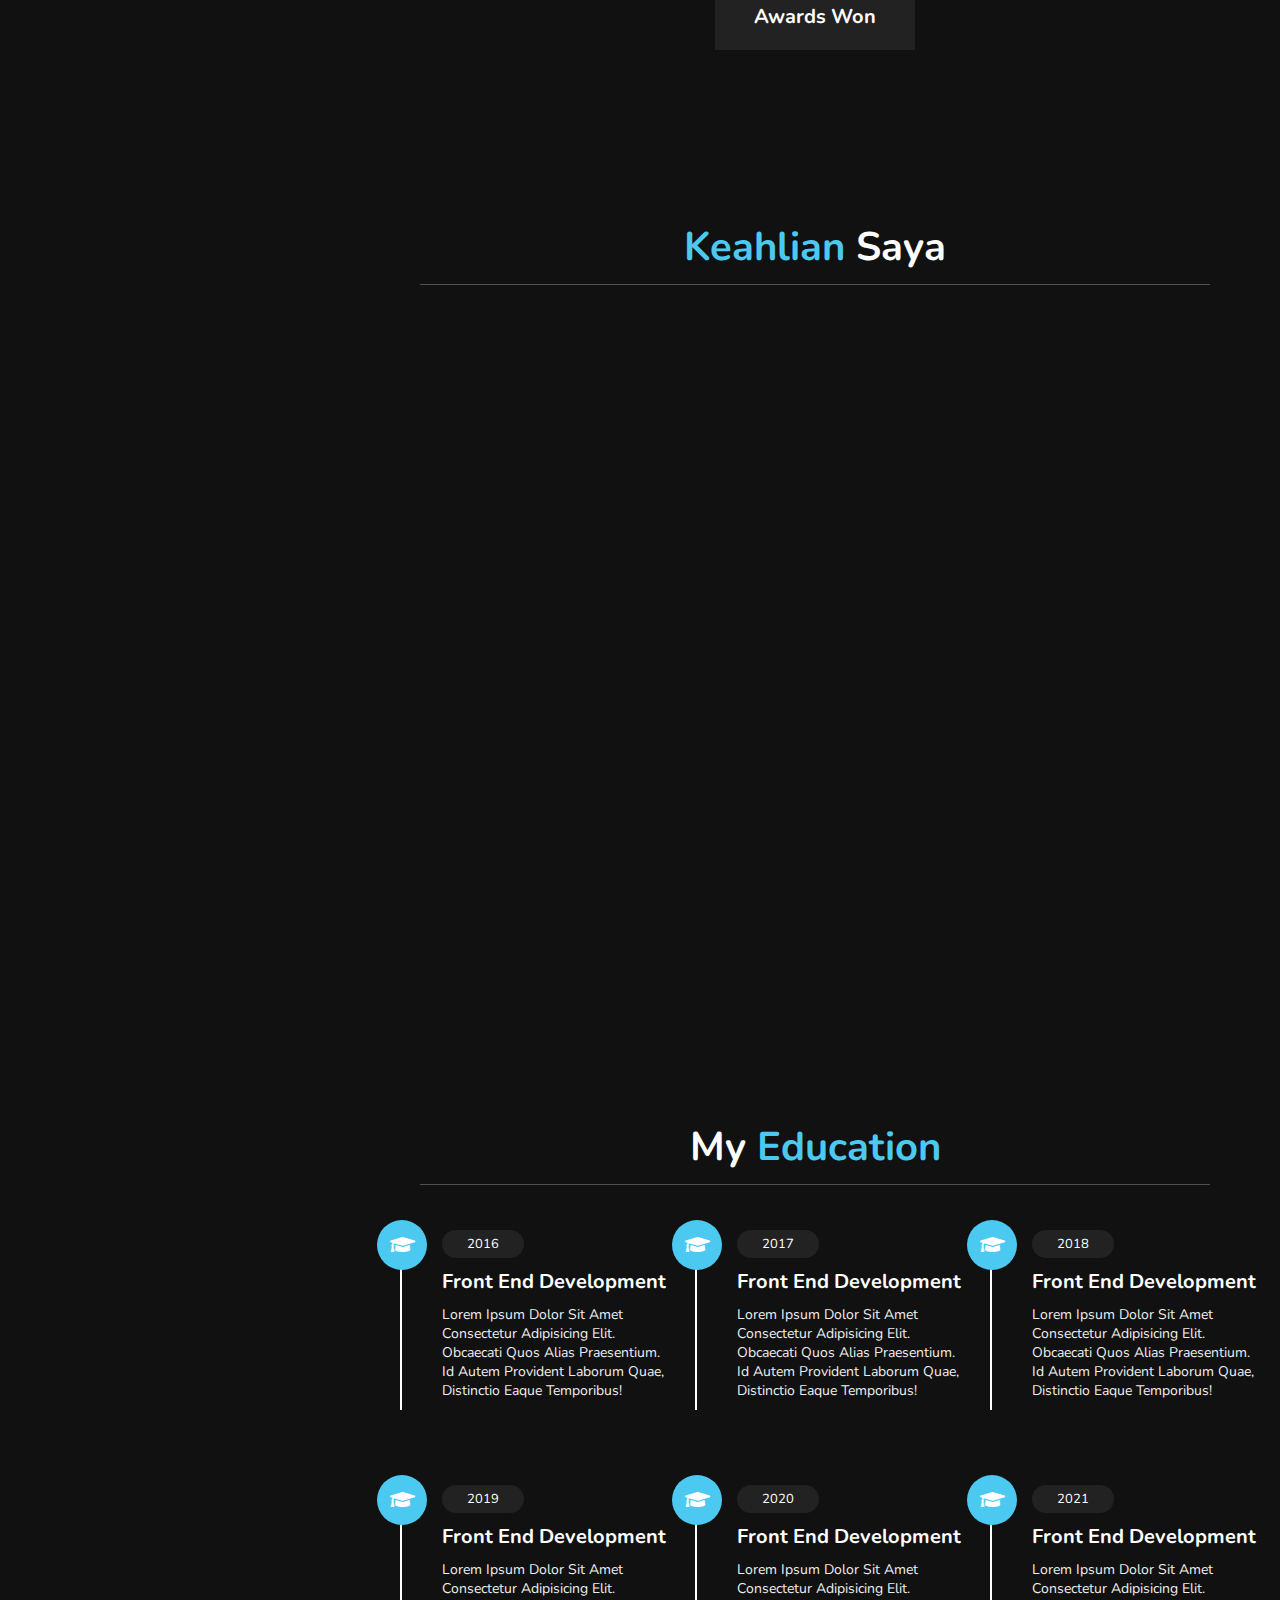
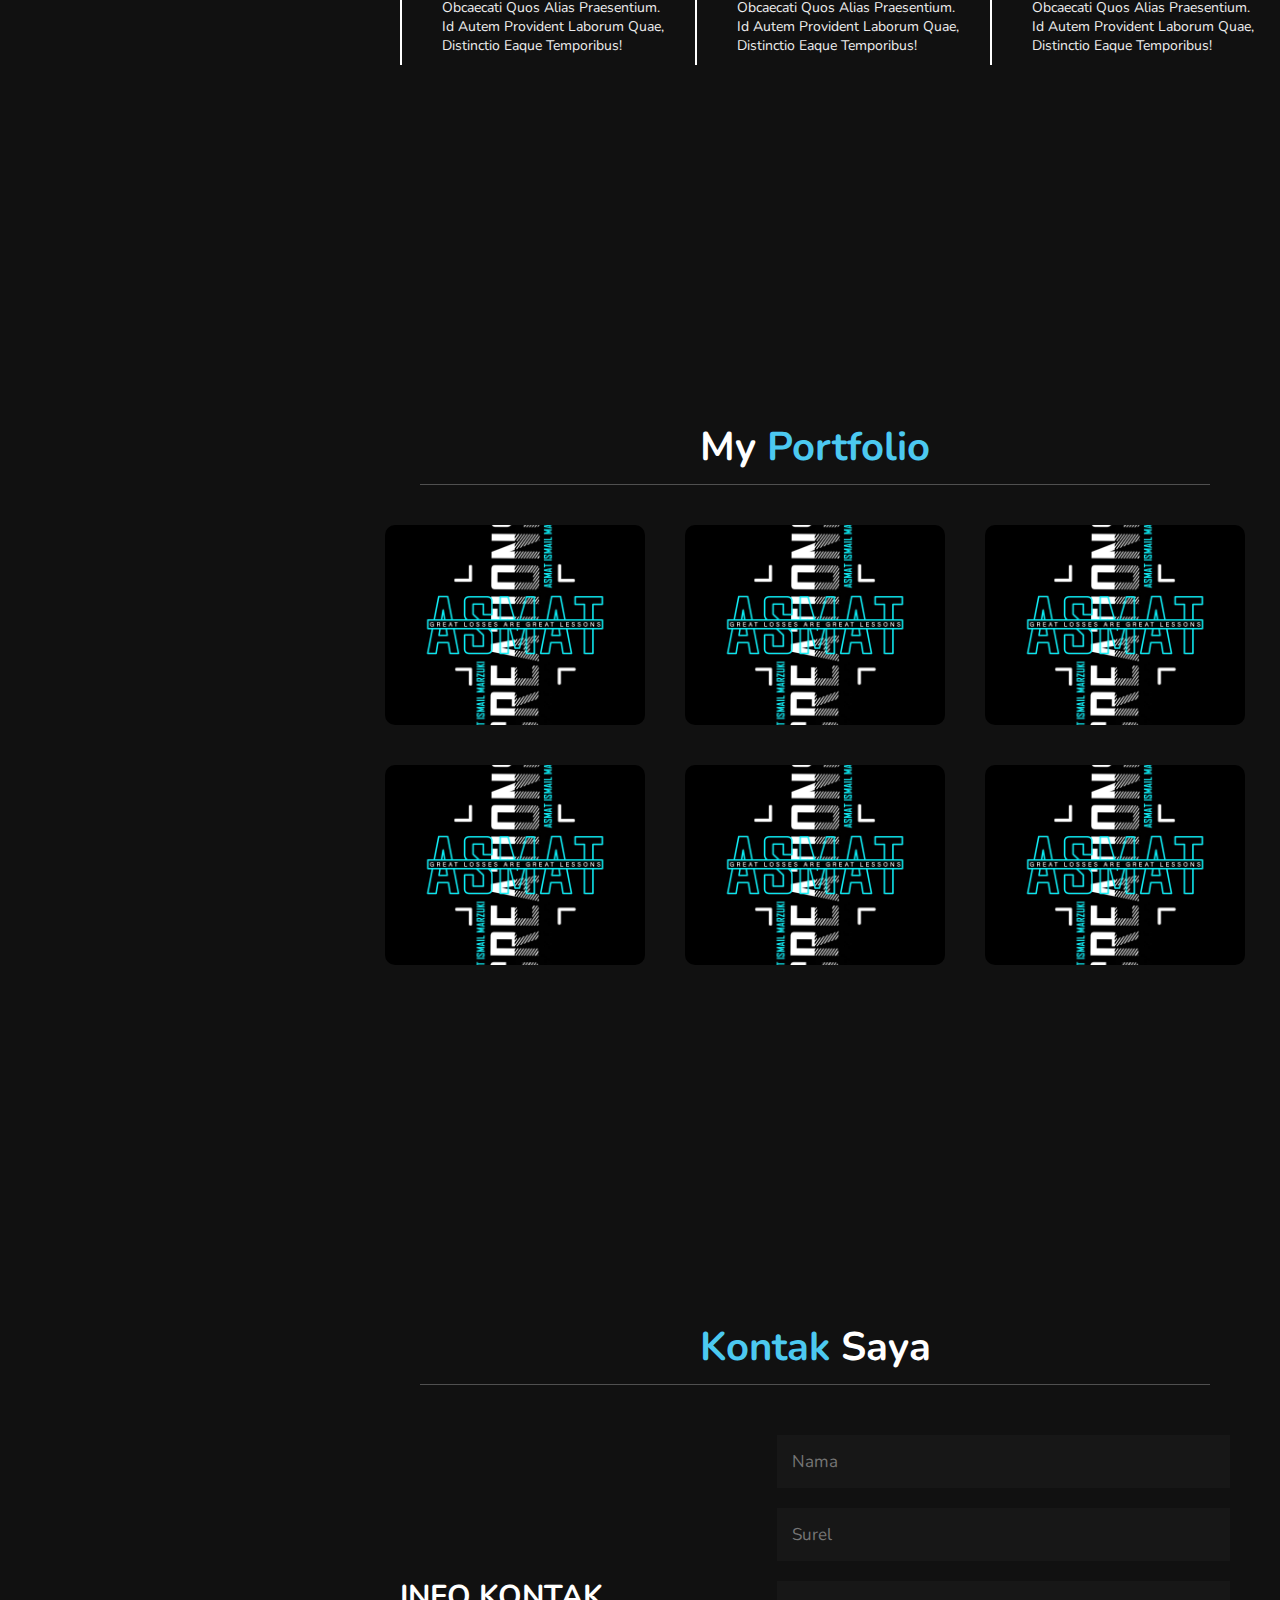
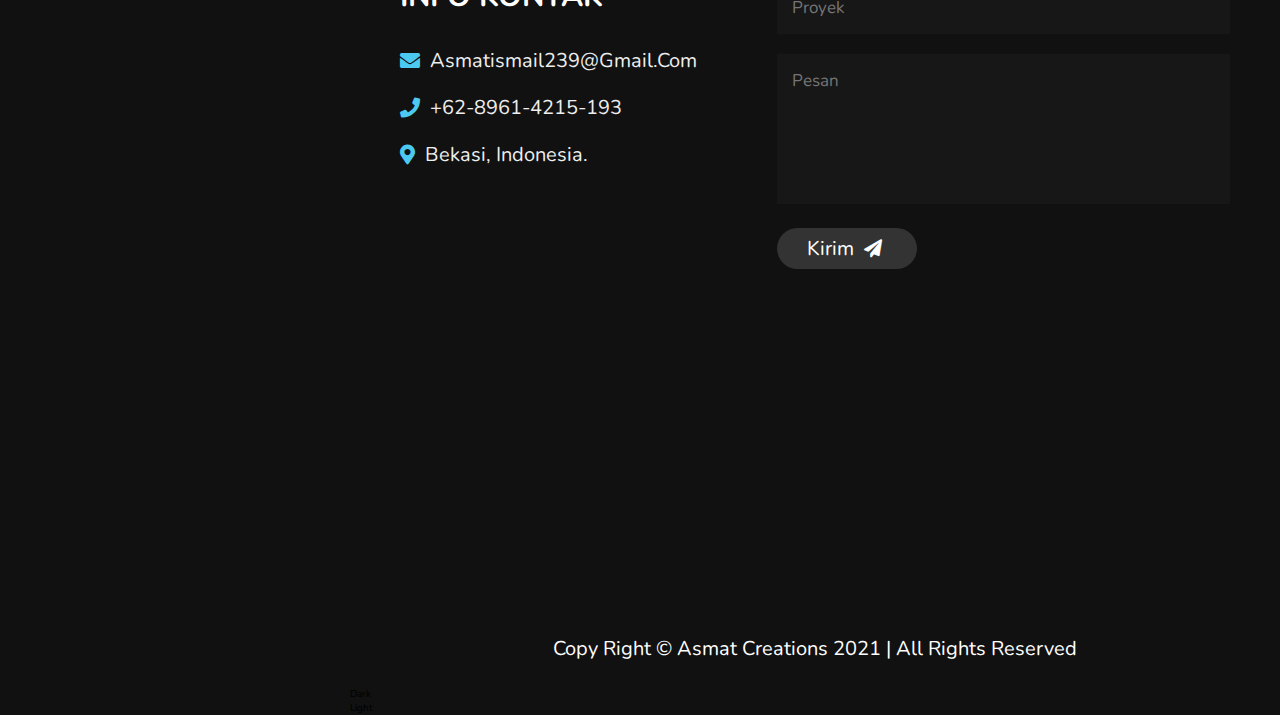
==== commit fb5b2008: "update experience" ====
--- a/index.html
+++ b/index.html
@@ -104,7 +104,7 @@
     <div class="counter">
 
         <div class="box">
-            <span>2+</span>
+            <span>1+</span>
             <h3>years of experience</h3>
         </div>
 
@@ -317,4 +317,4 @@
 
 
 </body>
-</html>
+</html>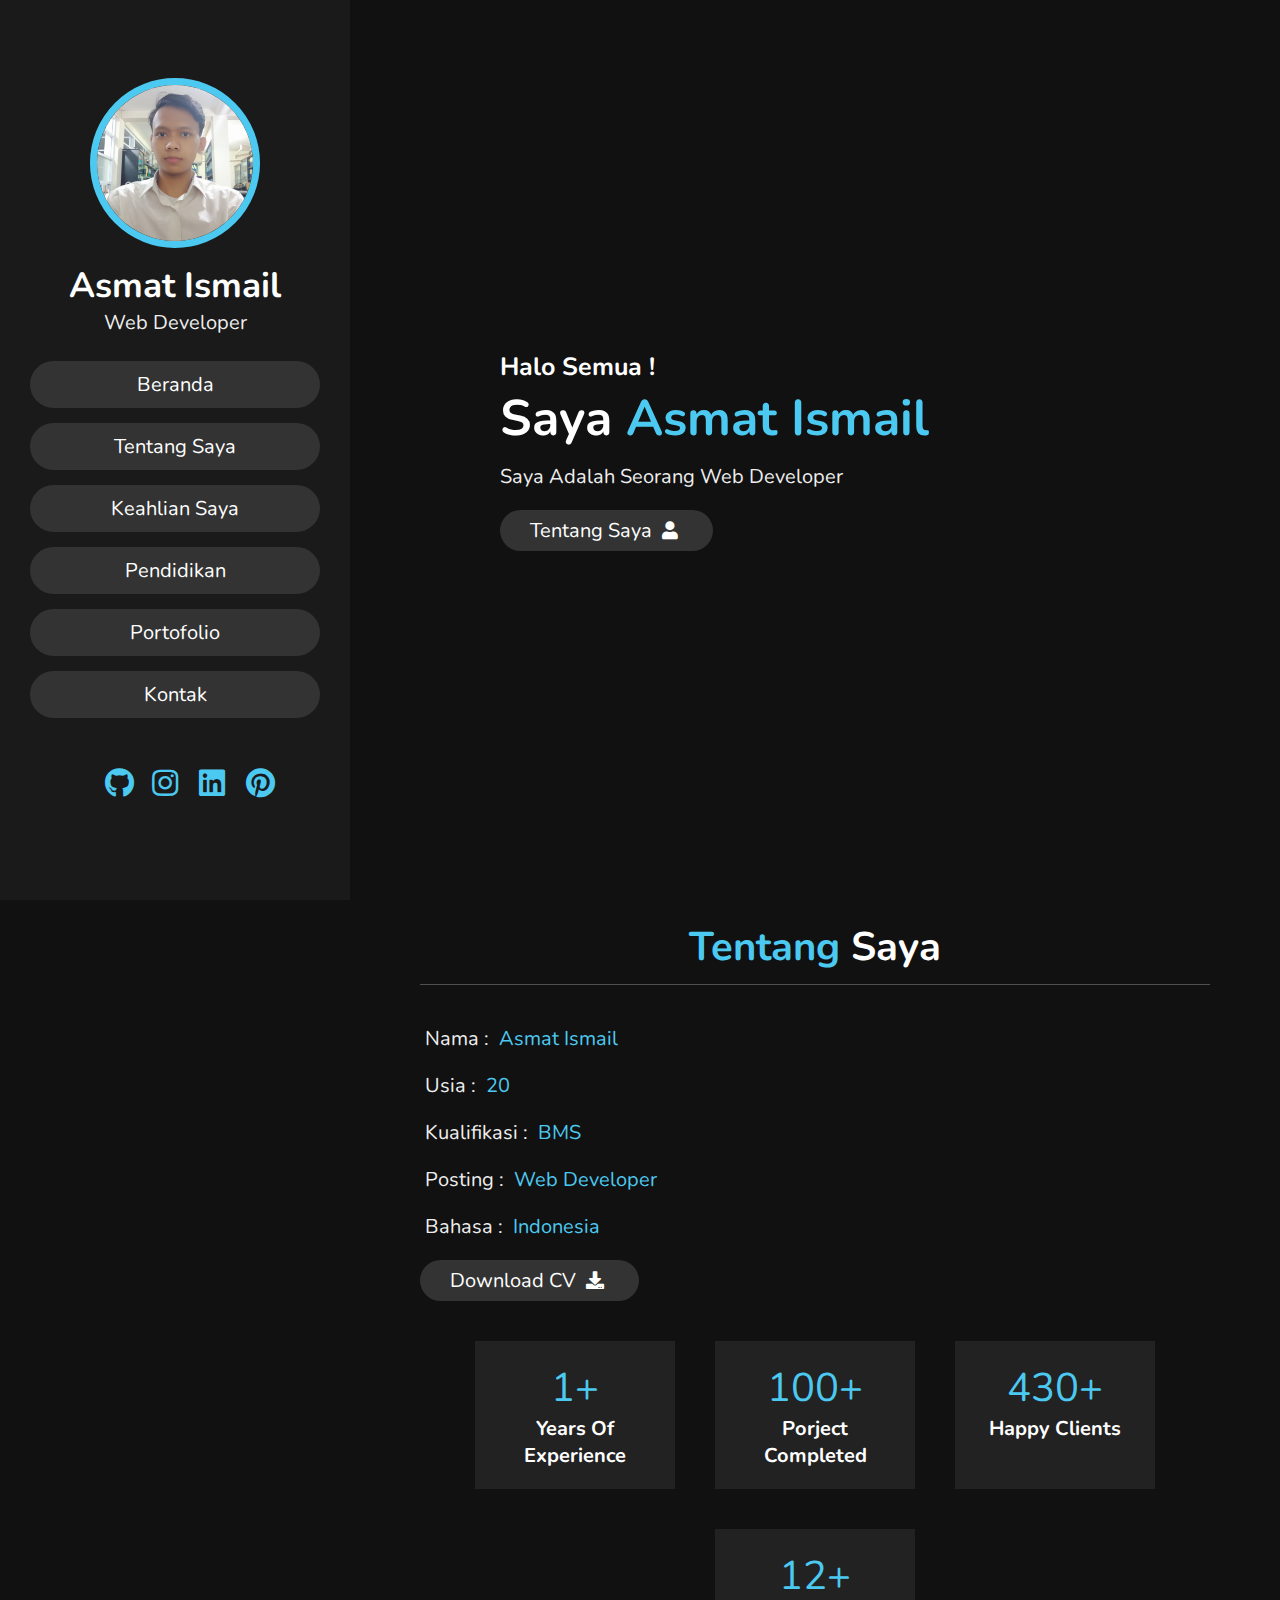
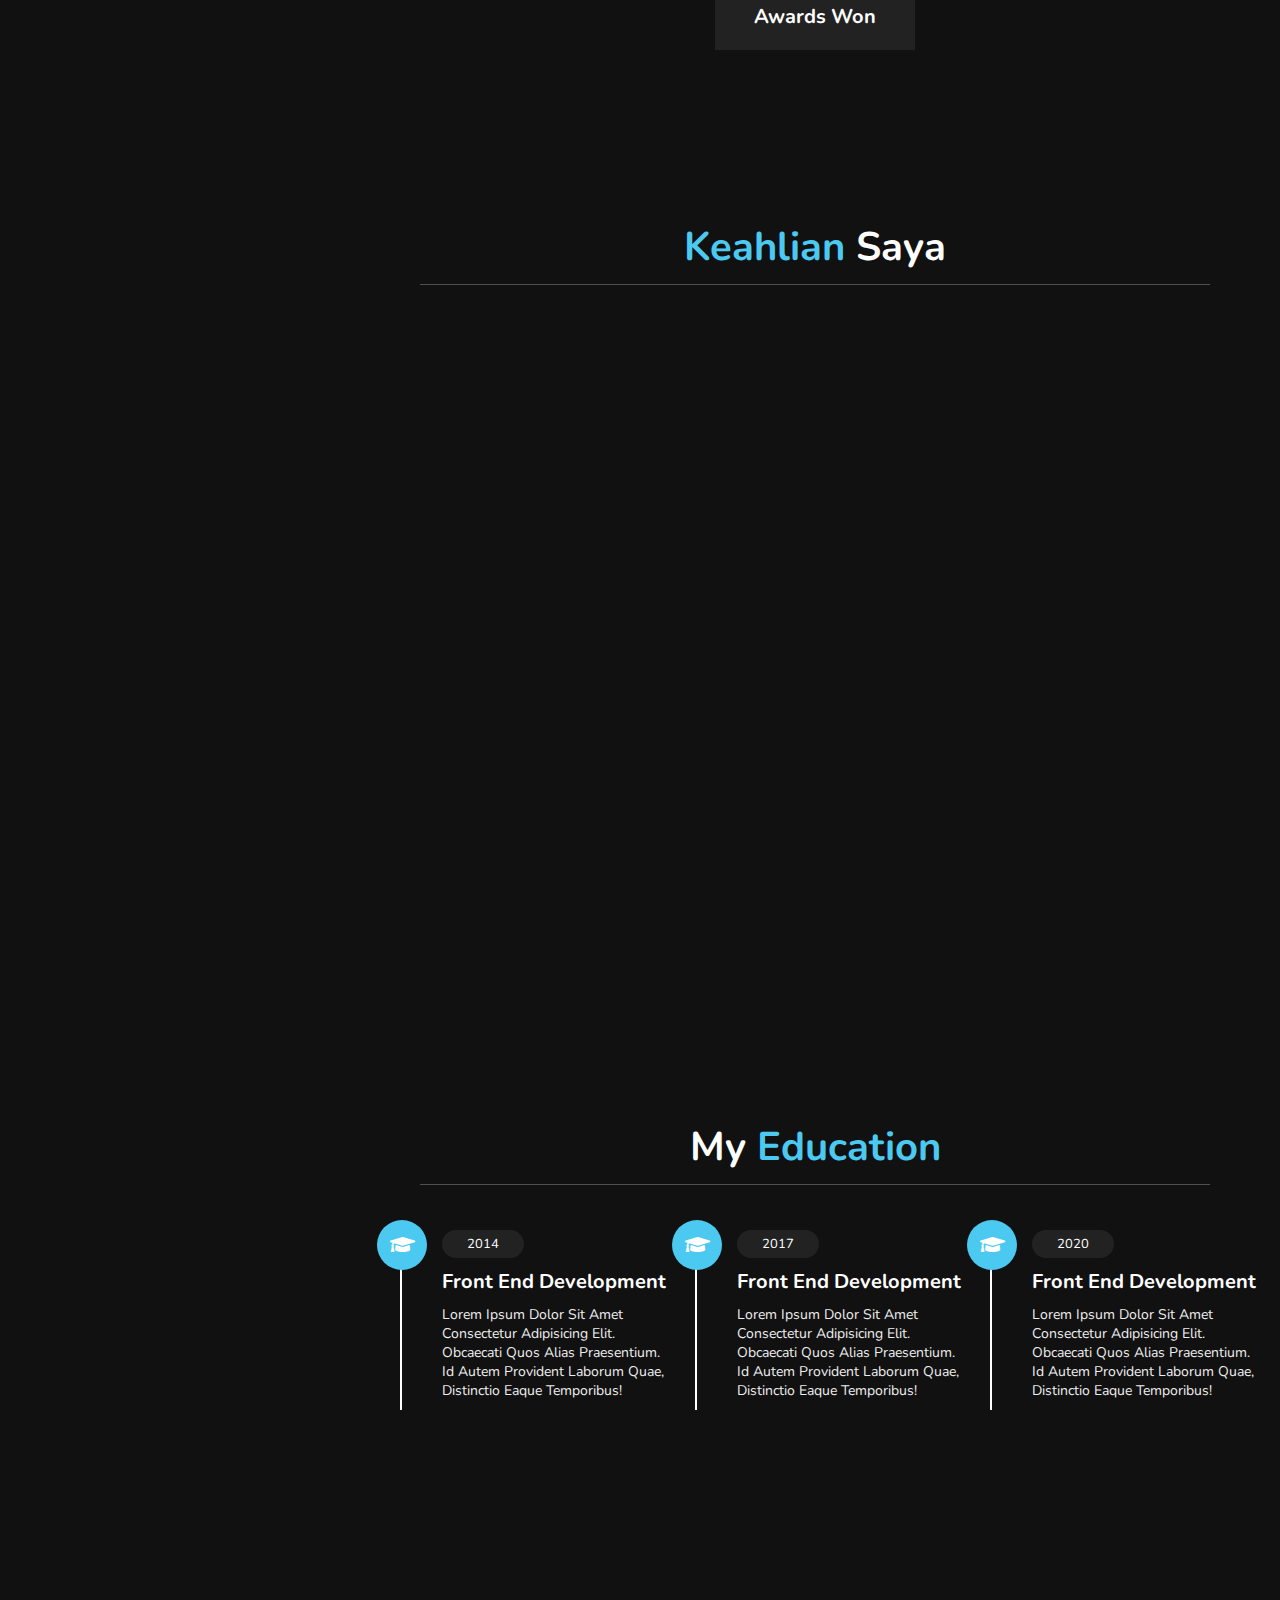
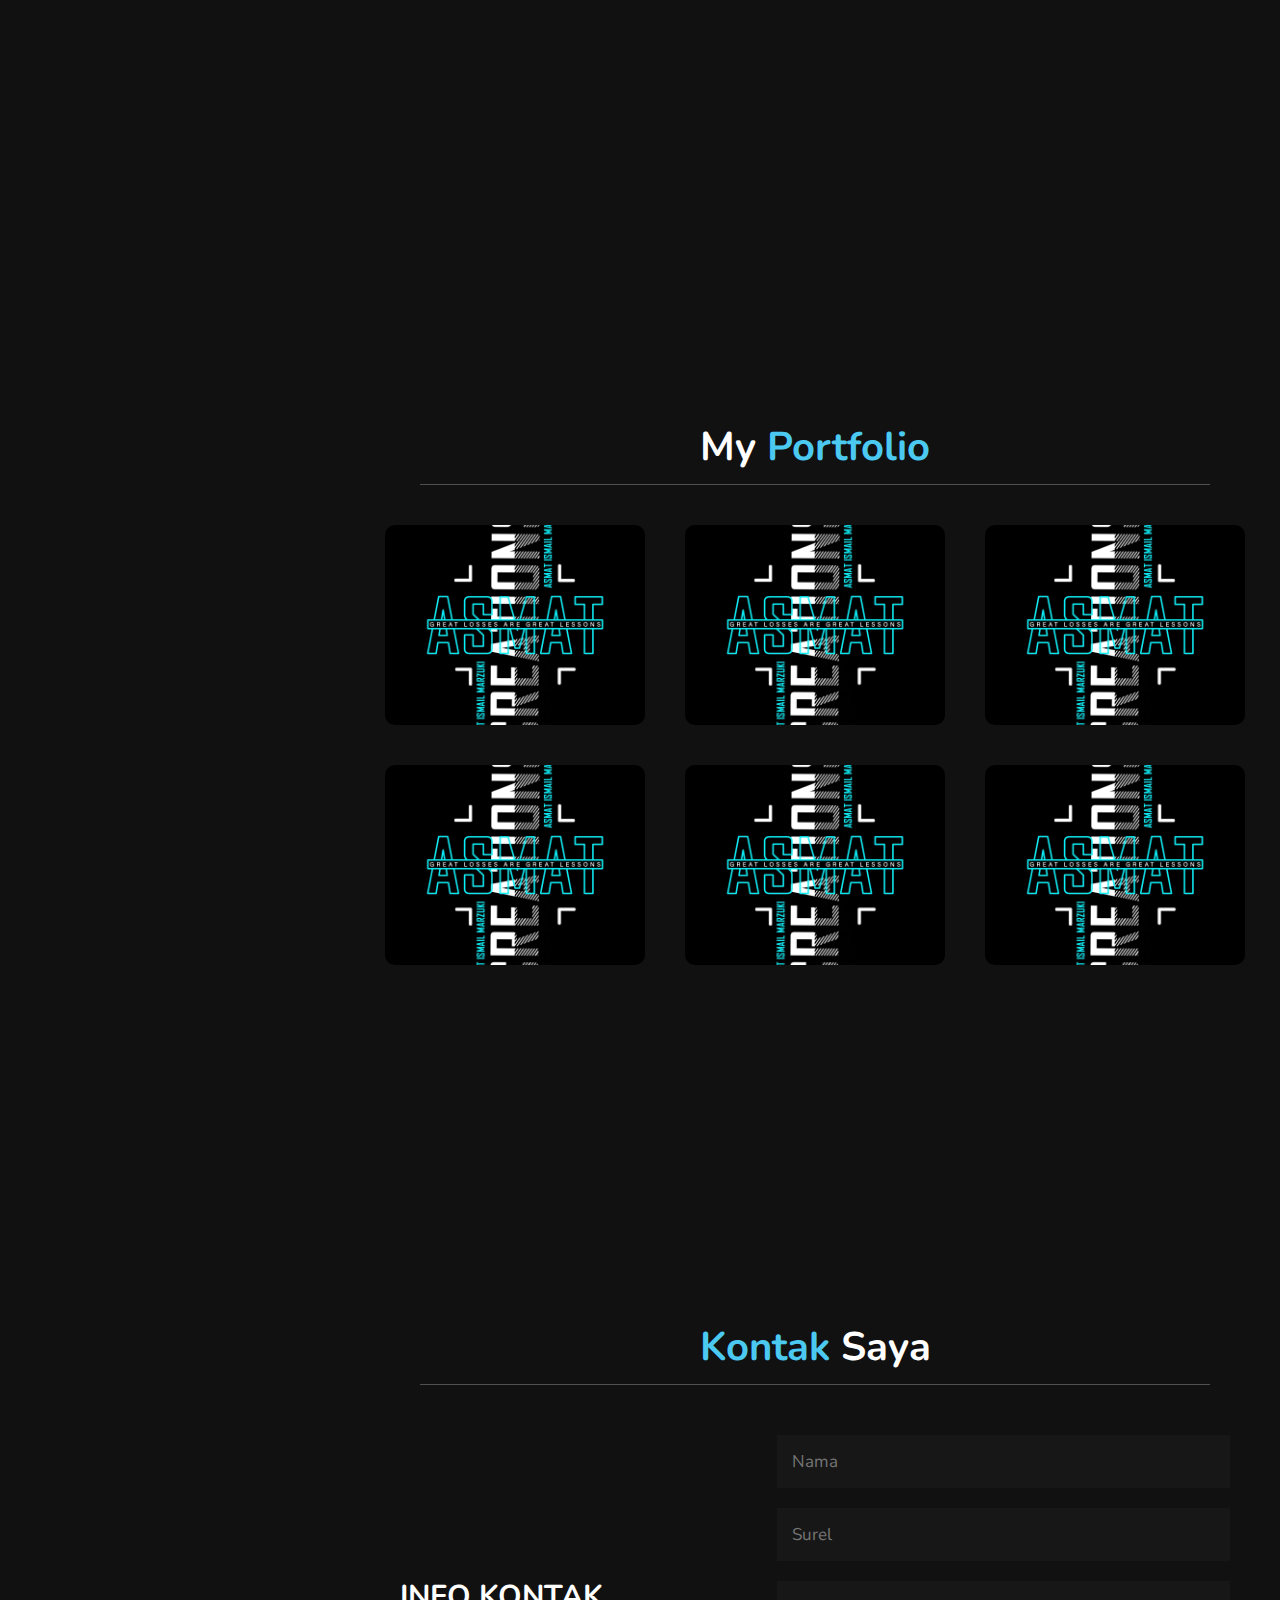
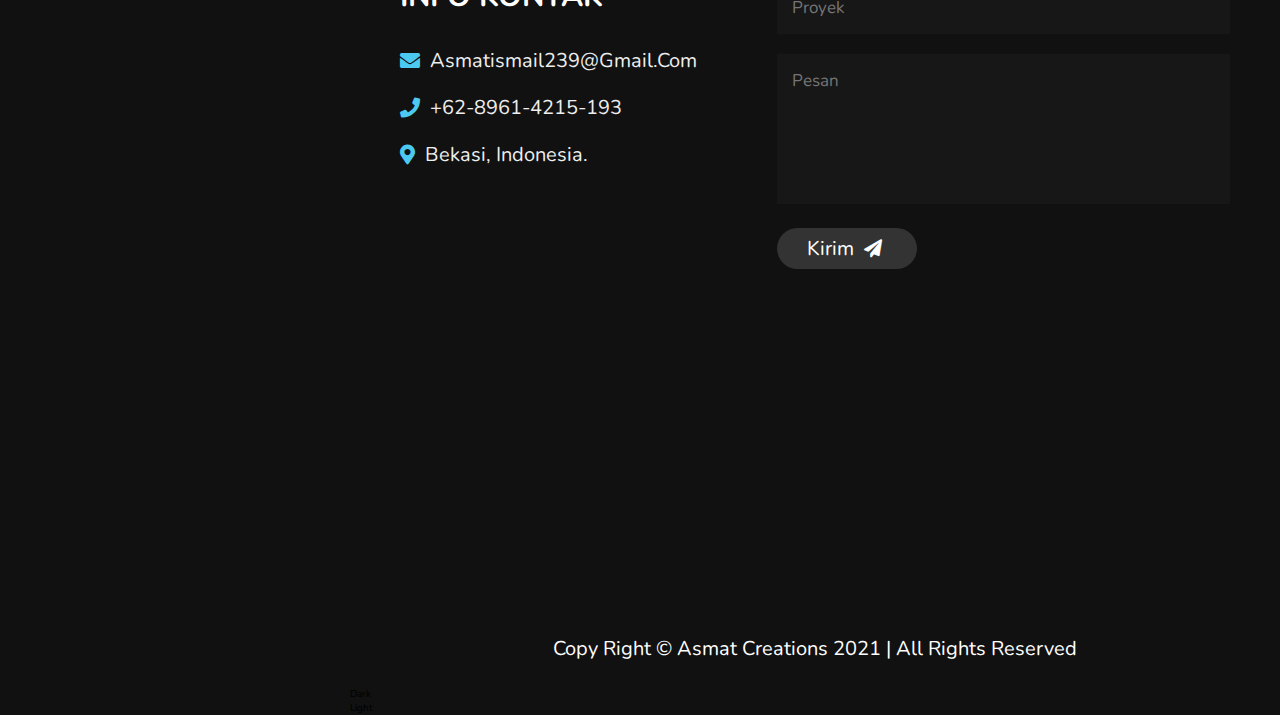
==== commit d7324108: "Update Experience" ====
--- a/index.html
+++ b/index.html
@@ -43,13 +43,14 @@
     <div class="user">
         <img src="img/foto.jpg" alt="">
         <h3 class="name">Asmat Ismail</h3>
-        <p class="post">#</p>
+        <p class="post">Web Developer</p>
     </div>
 
     <nav class="navbar">
         <ul>
             <li><a href="#home">Beranda</a></li>
             <li><a href="#about">Tentang Saya</a></li>
+            <li><a href="#skill">Keahlian Saya</a></li>
             <li><a href="#education">Pendidikan</a></li>
             <li><a href="#portfolio">Portofolio</a></li>
             <li><a href="#contact">Kontak</a></li>
@@ -75,8 +76,7 @@
 
     <h3>Halo Semua !</h3>
     <h1>Saya <span>Asmat Ismail</span></h1>
-    <p>Saya Adalah Seorang Web Developer
-    </p>
+    <p>Saya Adalah Seorang Web Developer</p>
     <a href="#about"><button class="btn">Tentang Saya <i class="fas fa-user"></i></button></a>
     
 </section>
@@ -132,7 +132,7 @@
 <!-- about section ends -->
 
 <!-- Skill section start -->
-<section>
+<section class="skill" id="skill">
     <h1 class="heading"> <span>Keahlian</span> Saya </h1>
     
     
@@ -149,7 +149,7 @@
 
     <div class="box">
         <i class="fas fa-graduation-cap"></i>
-        <span>2016</span>
+        <span>2014</span>
         <h3>front end development</h3>
         <p>Lorem ipsum dolor sit amet consectetur adipisicing elit. Obcaecati quos alias praesentium. Id autem provident laborum quae, distinctio eaque temporibus!</p>
     </div>
@@ -163,12 +163,12 @@
 
     <div class="box">
         <i class="fas fa-graduation-cap"></i>
-        <span>2018</span>
-        <h3>front end development</h3>
-        <p>Lorem ipsum dolor sit amet consectetur adipisicing elit. Obcaecati quos alias praesentium. Id autem provident laborum quae, distinctio eaque temporibus!</p>
-    </div>
-
-    <div class="box">
+        <span>2020</span>
+        <h3>front end development</h3>
+        <p>Lorem ipsum dolor sit amet consectetur adipisicing elit. Obcaecati quos alias praesentium. Id autem provident laborum quae, distinctio eaque temporibus!</p>
+    </div>
+
+    <!-- <div class="box">
         <i class="fas fa-graduation-cap"></i>
         <span>2019</span>
         <h3>front end development</h3>
@@ -187,7 +187,7 @@
         <span>2021</span>
         <h3>front end development</h3>
         <p>Lorem ipsum dolor sit amet consectetur adipisicing elit. Obcaecati quos alias praesentium. Id autem provident laborum quae, distinctio eaque temporibus!</p>
-    </div>
+    </div> -->
 
 </div>
 
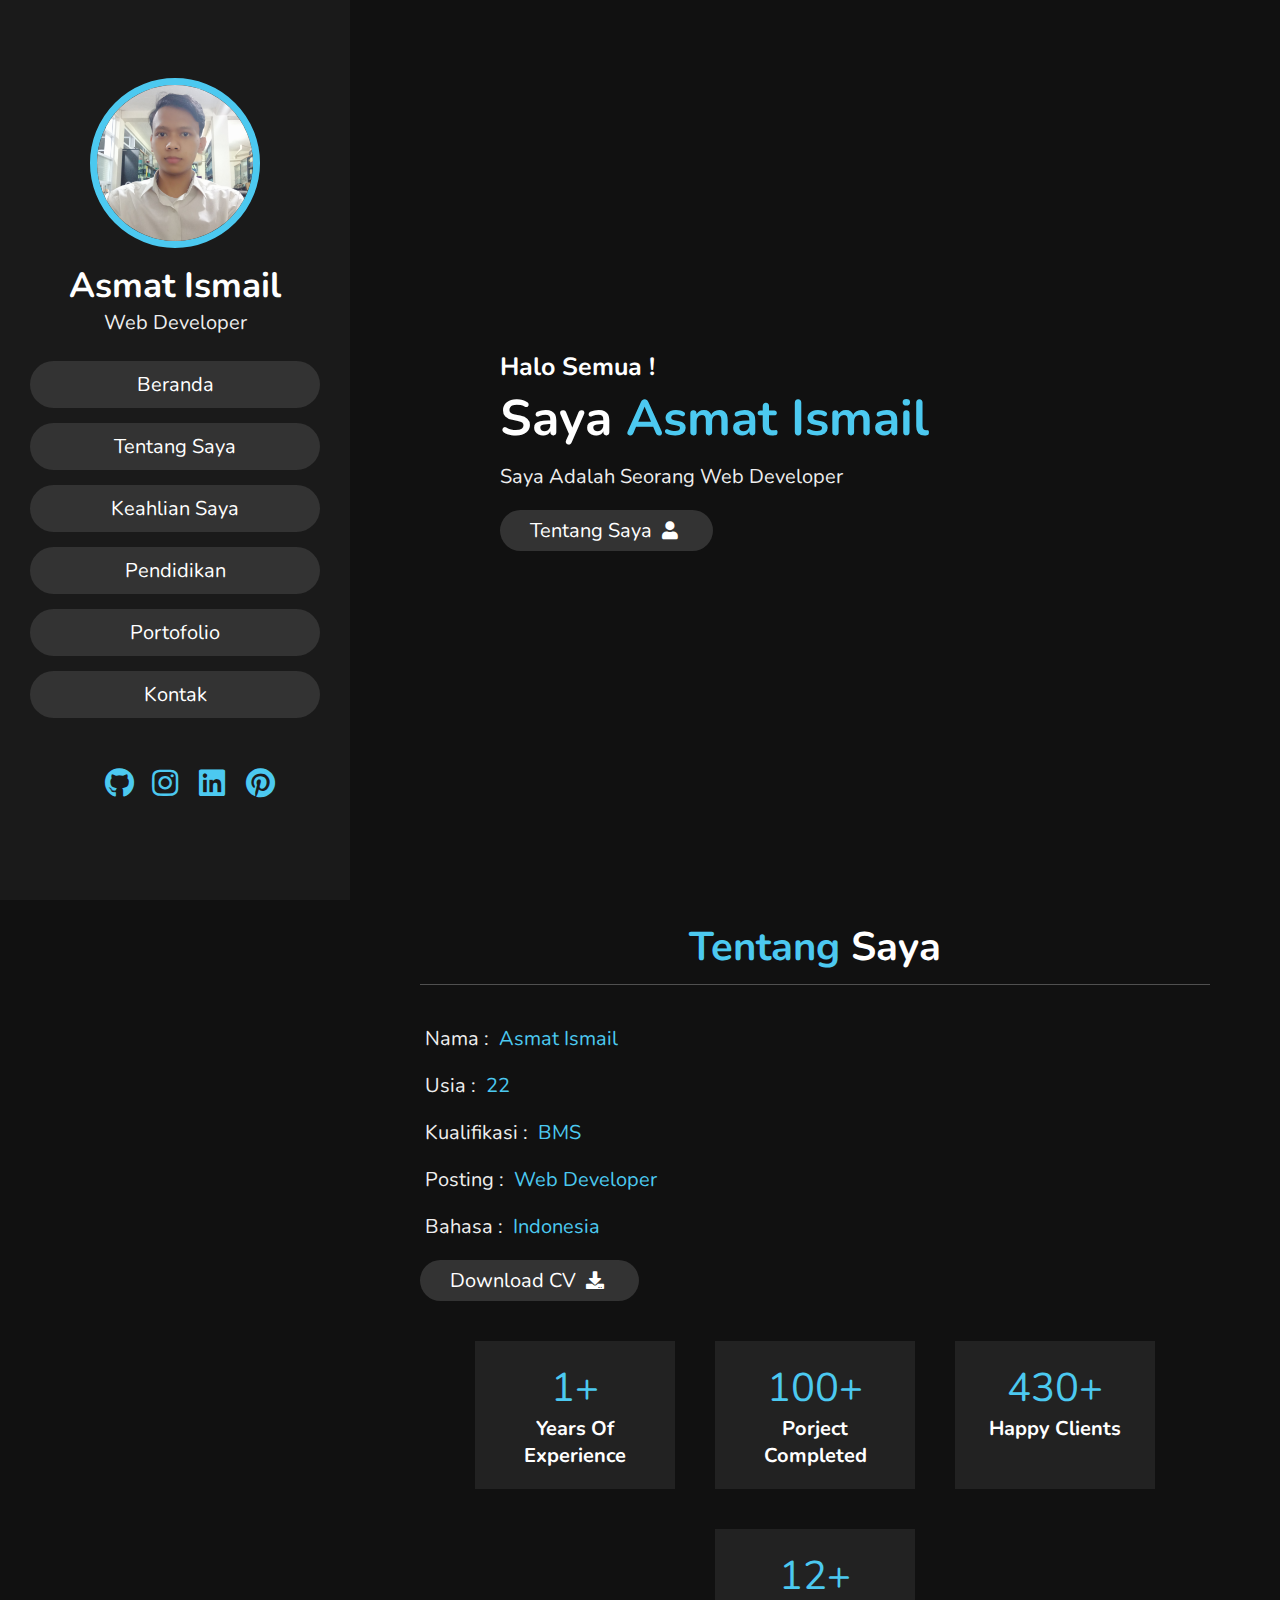
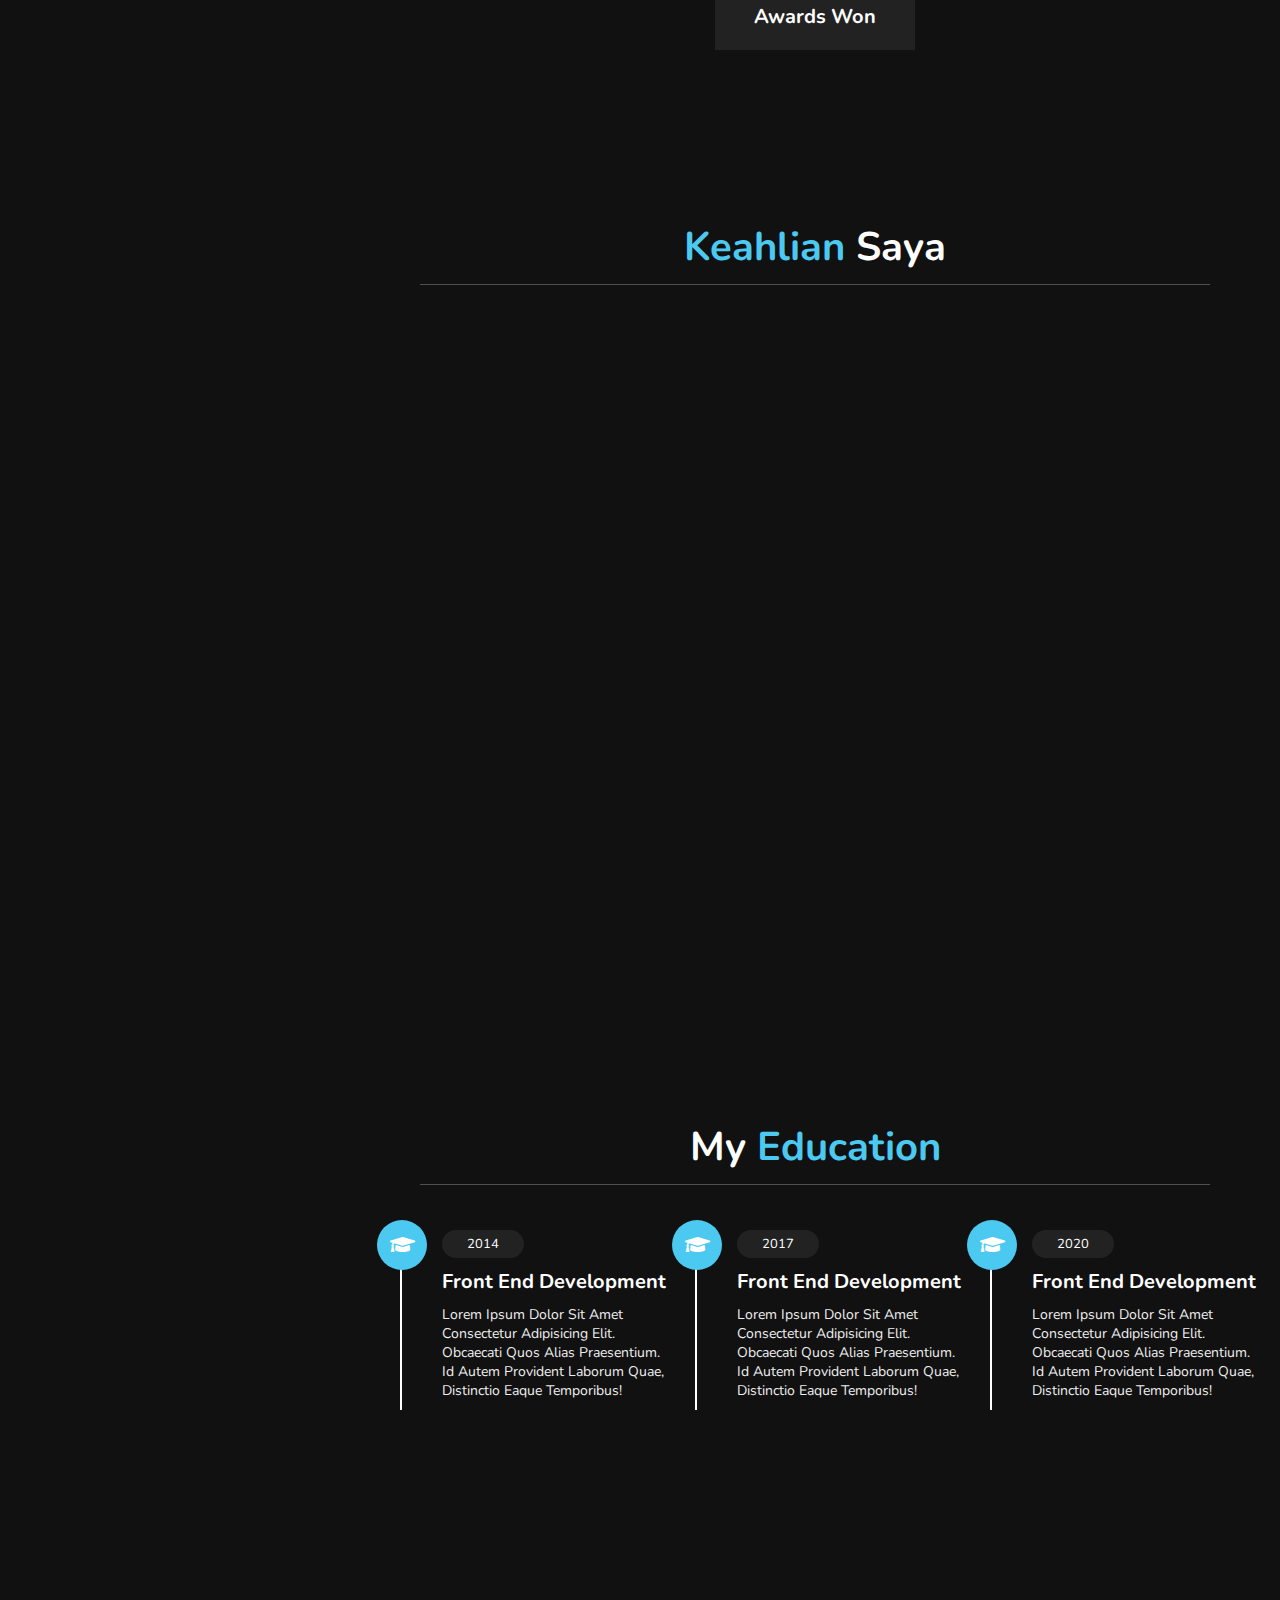
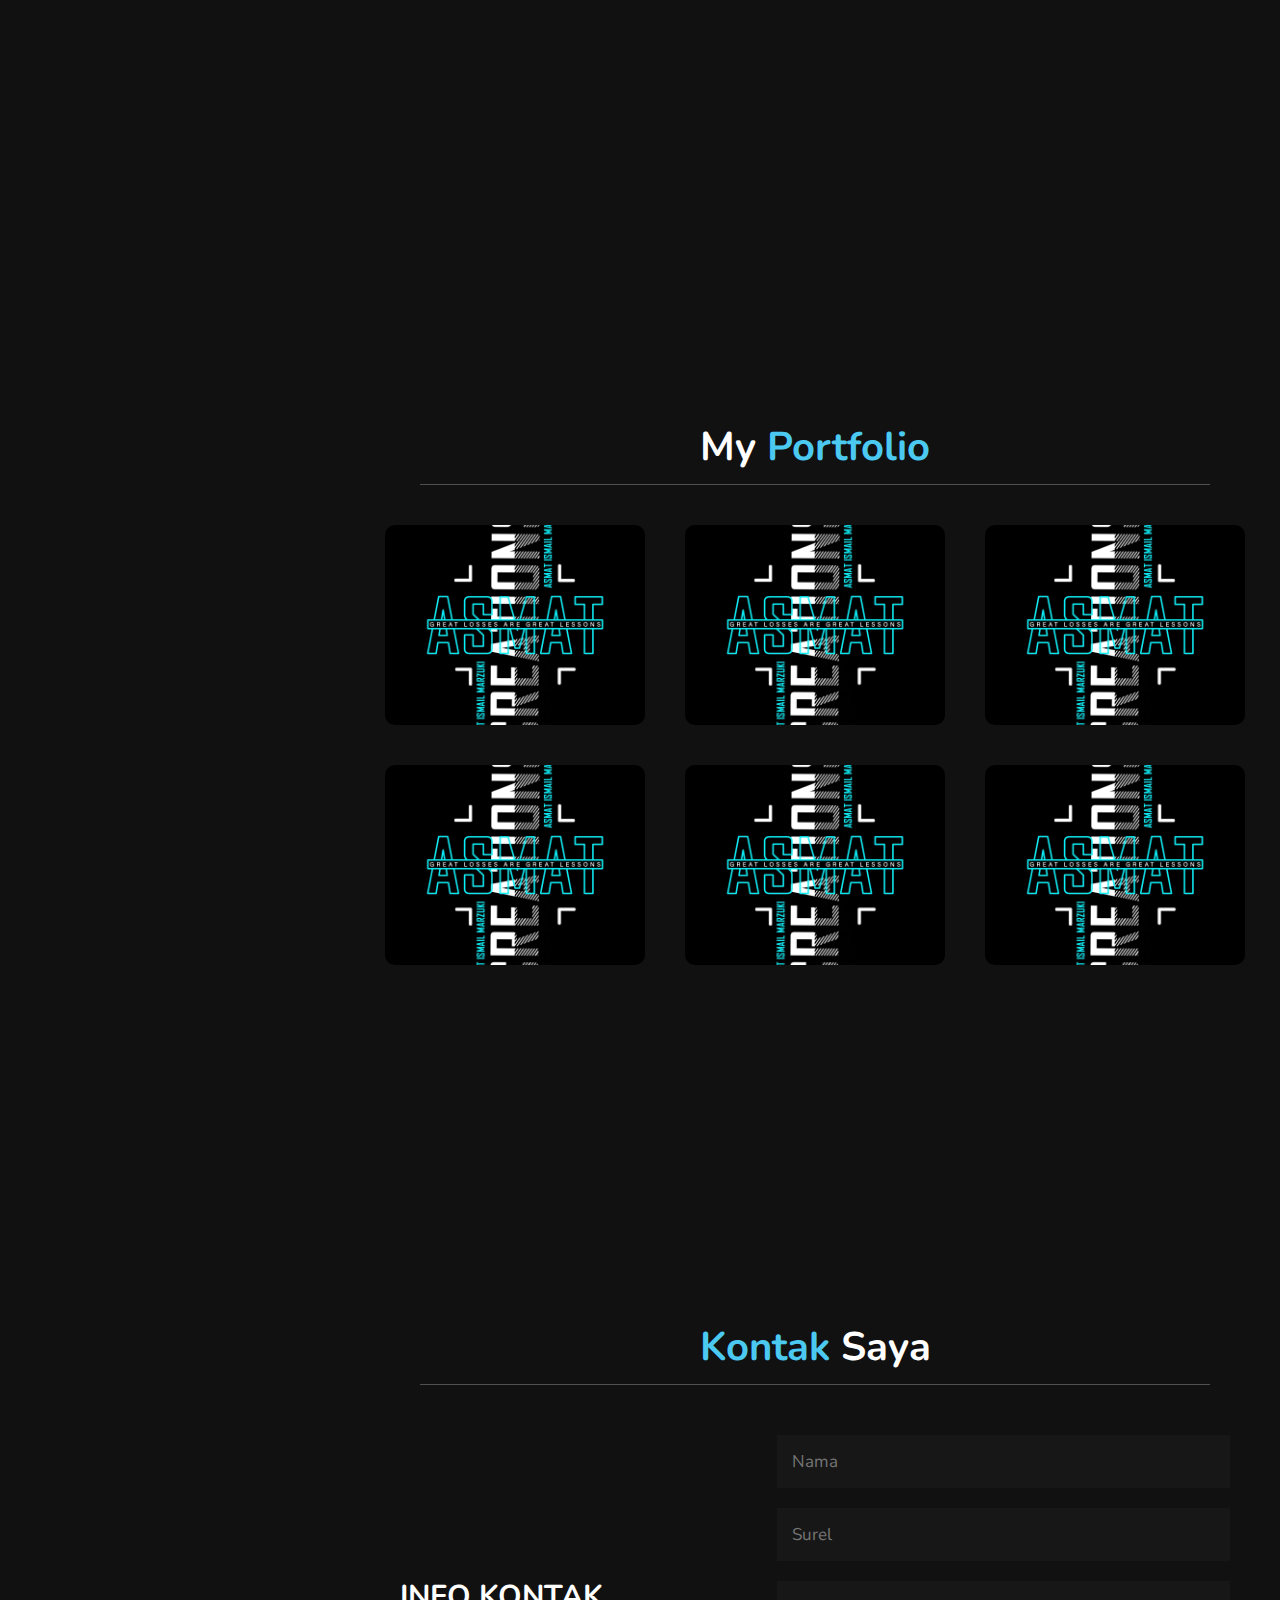
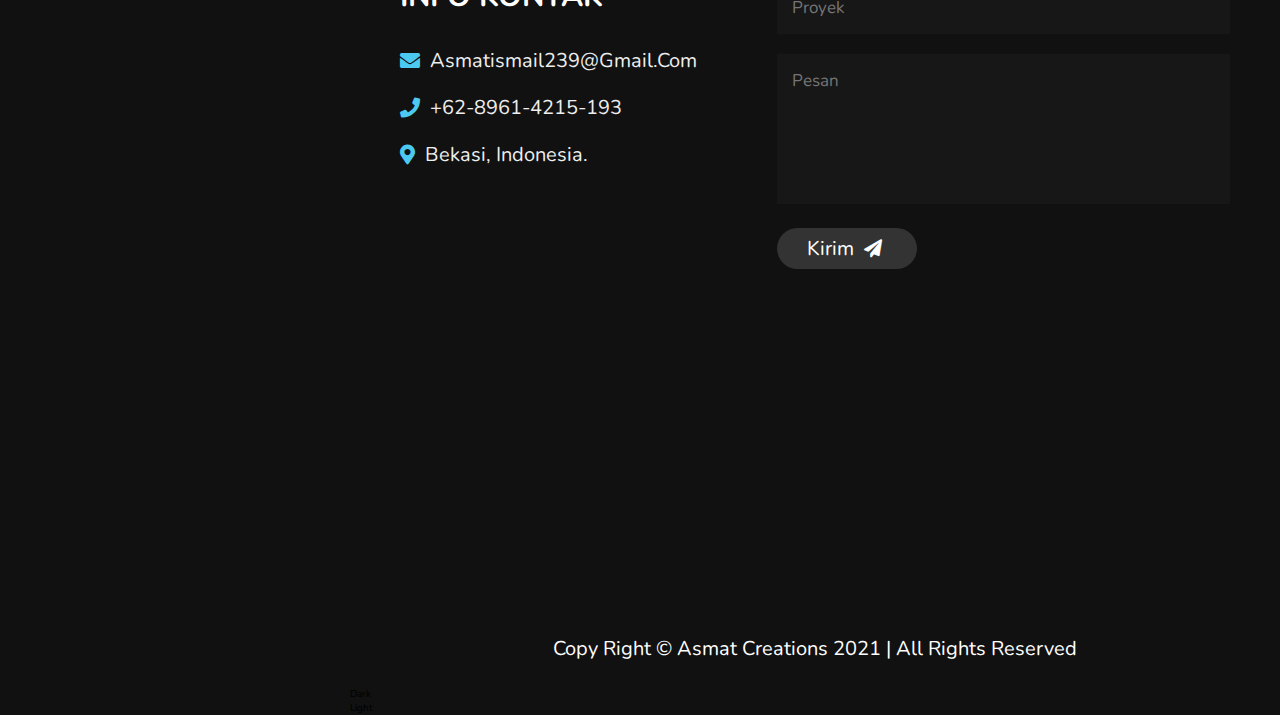
==== commit 5a4f32d1: "Update index.html" ====
--- a/index.html
+++ b/index.html
@@ -93,7 +93,7 @@
 
     <div class="info">
         <h3> <span> Nama : </span> Asmat Ismail </h3>
-        <h3> <span> Usia : </span> 20 </h3>
+        <h3> <span> Usia : </span> 22 </h3>
         <h3> <span> Kualifikasi : </span> BMS </h3>
         <h3> <span> Posting : </span> Web Developer </h3>
         <h3> <span> Bahasa : </span> Indonesia </h3>
@@ -317,4 +317,4 @@
 
 
 </body>
-</html>+</html>
